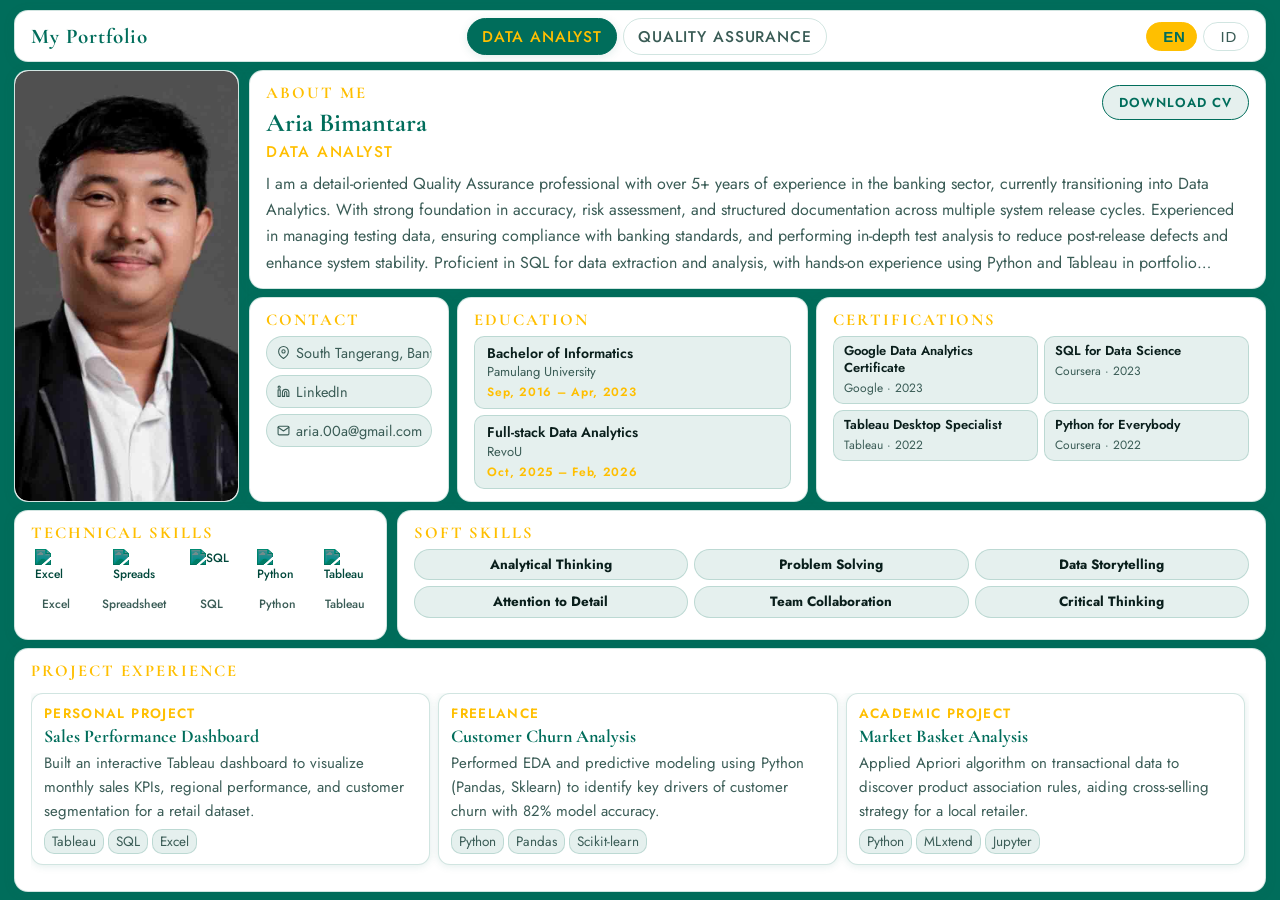
==== index.html @ c3c5bc1f "baru lagi" ====
<!DOCTYPE html>
<html lang="en">
<head>
  <meta charset="UTF-8" />
  <meta name="viewport" content="width=device-width, initial-scale=1.0" />
  <title>Aria's Portfolio</title>
  <link rel="preconnect" href="https://fonts.googleapis.com" />
  <link rel="preconnect" href="https://fonts.gstatic.com" crossorigin />
  <link href="https://fonts.googleapis.com/css2?family=Cormorant+Garamond:ital,wght@0,400;0,600;0,700;1,400&family=Jost:wght@300;400;500;600&display=swap" rel="stylesheet" />
  <link rel="stylesheet" href="style.css" />
</head>
<body>

<div class="portfolio">

  <!-- ROW 1: NAVBAR -->
  <nav class="navbar">
    <div class="nav-brand" id="nav-brand">My Portfolio</div>
    <div class="nav-center">
      <button class="prof-btn active" data-prof="da" id="btn-da">Data Analyst</button>
      <button class="prof-btn" data-prof="qa" id="btn-qa">Quality Assurance</button>
    </div>
    <div class="nav-lang">
      <button class="lang-btn active" data-lang="en"><span class="flag"></span> EN</button>
      <button class="lang-btn" data-lang="id"><span class="flag"></span> ID</button>
    </div>
  </nav>

  <!-- ROW 2: HERO / PROFILE -->
  <div class="row-hero">
    <div class="photo-col">
      <img id="profile-photo" alt="Profile Photo" />
    </div>
    <div class="info-col">

      <!-- About Me -->
      <div class="card about-card">
        <div class="about-header">
          <div class="about-header-left">
            <div class="card-title" id="label-about">About Me</div>
            <div class="about-name" id="about-name"></div>
            <div class="about-role" id="about-role"></div>
          </div>
          <div class="about-header-right">
            <a class="cv-btn cv-btn-primary" id="btn-cv-ats" href="#" target="_blank">Download CV</a>
          </div>
        </div>
        <div class="about-text" id="about-text"></div>
      </div>

      <!-- Contact + Education + Certification -->
      <div class="info-bottom">
        <div class="card">
          <div class="card-title" id="label-contact">Contact</div>
          <div class="contact-col" id="contact-row"></div>
        </div>
        <div class="card">
          <div class="card-title" id="label-edu">Education</div>
          <div class="edu-grid" id="edu-grid"></div>
        </div>
        <div class="card">
          <div class="card-title" id="label-cert">Certifications</div>
          <div class="cert-grid" id="cert-grid"></div>
        </div>
      </div>
    </div>
  </div>

  <!-- ROW 3: SKILLS -->
  <div class="row-skills">
    <div class="card">
      <div class="card-title" id="label-tech">Technical Skills</div>
      <div class="skill-logos" id="skill-logos"></div>
    </div>
    <div class="card">
      <div class="card-title" id="label-soft">Soft Skills</div>
      <ul class="soft-list" id="soft-list"></ul>
    </div>
  </div>

  <!-- ROW 4: PROJECT EXPERIENCE -->
  <div class="card row-projects">
    <div class="card-title" id="label-proj">Project Experience</div>
    <div class="projects-scroll">
      <div class="project-grid" id="project-grid"></div>
    </div>
  </div>

</div>

<!-- EDUCATION POPUP MODAL -->
<div class="modal-overlay" id="edu-modal">
  <div class="modal-card">
    <button class="modal-close" id="modal-close-btn">✕</button>
    <div class="modal-header">
      <div class="modal-logo" id="modal-logo"></div>
      <div class="modal-judul" id="modal-judul"></div>
    </div>
    <div class="modal-prodi" id="modal-prodi"></div>
    <div class="modal-tanggal" id="modal-tanggal"></div>
    <div class="modal-divider"></div>
    <div class="modal-isi" id="modal-isi"></div>
  </div>
</div>

<!-- PROJECT POPUP MODAL -->
<div class="modal-overlay" id="proj-modal">
  <div class="modal-card">
    <button class="modal-close" id="proj-close-btn">✕</button>
    <div class="modal-header">
      <div class="modal-logo" id="proj-modal-logo"></div>
      <div class="modal-judul" id="proj-modal-judul"></div>
    </div>
    <div class="modal-prodi" id="proj-modal-role"></div>
    <div class="modal-tanggal" id="proj-modal-tags"></div>
    <div class="modal-divider"></div>
    <div class="modal-isi" id="proj-modal-desc"></div>
  </div>
</div>

<!-- SVG ICON TEMPLATES -->
<template id="icon-location">
  <svg class="contact-icon" viewBox="0 0 24 24" fill="none" stroke="currentColor" stroke-width="2" stroke-linecap="round" stroke-linejoin="round">
    <path d="M21 10c0 7-9 13-9 13S3 17 3 10a9 9 0 0118 0z"/>
    <circle cx="12" cy="10" r="3"/>
  </svg>
</template>
<template id="icon-linkedin">
  <svg class="contact-icon" viewBox="0 0 24 24" fill="none" stroke="currentColor" stroke-width="2" stroke-linecap="round" stroke-linejoin="round">
    <path d="M16 8a6 6 0 016 6v7h-4v-7a2 2 0 00-2-2 2 2 0 00-2 2v7h-4v-7a6 6 0 016-6z"/>
    <rect x="2" y="9" width="4" height="12"/>
    <circle cx="4" cy="4" r="2"/>
  </svg>
</template>
<template id="icon-email">
  <svg class="contact-icon" viewBox="0 0 24 24" fill="none" stroke="currentColor" stroke-width="2" stroke-linecap="round" stroke-linejoin="round">
    <path d="M4 4h16c1.1 0 2 .9 2 2v12c0 1.1-.9 2-2 2H4c-1.1 0-2-.9-2-2V6c0-1.1.9-2 2-2z"/>
    <polyline points="22,6 12,13 2,6"/>
  </svg>
</template>
<template id="icon-calendar">
  <svg class="contact-icon" viewBox="0 0 24 24" fill="none" stroke="currentColor" stroke-width="2" stroke-linecap="round" stroke-linejoin="round">
    <rect x="3" y="4" width="18" height="18" rx="2" ry="2"/>
    <line x1="16" y1="2" x2="16" y2="6"/>
    <line x1="8" y1="2" x2="8" y2="6"/>
    <line x1="3" y1="10" x2="21" y2="10"/>
  </svg>
</template>
<template id="icon-tag">
  <svg class="contact-icon" viewBox="0 0 24 24" fill="none" stroke="currentColor" stroke-width="2" stroke-linecap="round" stroke-linejoin="round">
    <path d="M20.59 13.41l-7.17 7.17a2 2 0 01-2.83 0L2 12V2h10l8.59 8.59a2 2 0 010 2.82z"/>
    <line x1="7" y1="7" x2="7.01" y2="7"/>
  </svg>
</template>

<script src="script.js"></script>
</body>
</html>
---- style.css ----
/* ======================================================
   CSS VARIABLES — THEMES
====================================================== */
:root {
  --primary:   #006D5B;
  --accent:    #FFBF00;
  --bg:        #006D5B;
  --surface:   #ffffff;
  --text:      #0a1f1c;
  --muted:     #3a5c56;
  --border:    rgba(0,109,91,0.18);
  --shadow:    rgba(0,109,91,0.12);
  --tag-bg:    rgba(0,109,91,0.10);
  --logo-tint: grayscale(100%) sepia(80%) hue-rotate(120deg) saturate(500%) brightness(0.55);
}
[data-theme="qa"] {
  --primary:   #123774;
  --accent:    #eb903c;
  --bg:        #123774;
  --surface:   #ffffff;
  --text:      #0d1b2a;
  --muted:     #3a4f6b;
  --border:    rgba(25,40,65,0.18);
  --shadow:    rgba(25,40,65,0.12);
  --tag-bg:    rgba(25,40,65,0.10);
  --logo-tint: grayscale(100%) sepia(80%) hue-rotate(200deg) saturate(400%) brightness(0.5);
}

/* ======================================================
   RESET & BASE
====================================================== */
*, *::before, *::after { box-sizing: border-box; margin: 0; padding: 0; }
html, body {
  width: 100%; height: 100%;
  overflow: hidden;
  font-family: 'Jost', sans-serif;
  background: var(--bg);
  color: var(--text);
  transition: background 0.4s ease, color 0.4s ease;
}
a { color: inherit; text-decoration: none; }

/* ======================================================
   MAIN GRID (4 rows, full viewport)
====================================================== */
.portfolio {
  display: grid;
  grid-template-rows: 52px 1fr 130px 1fr;
  height: 100vh;
  padding: 10px 14px 8px;
  gap: 8px;
}

/* ======================================================
   ROW 1 — NAVBAR
====================================================== */
.navbar {
  display: flex;
  align-items: center;
  justify-content: space-between;
  background: var(--surface);
  border: 1px solid var(--border);
  border-radius: 14px;
  padding: 0 16px;
  box-shadow: 0 2px 12px var(--shadow);
  transition: background 0.4s, border-color 0.4s, box-shadow 0.4s;
}
.nav-brand {
  font-family: 'Cormorant Garamond', serif;
  font-size: 21px;
  font-weight: 700;
  color: var(--primary);
  letter-spacing: 0.04em;
  transition: color 0.4s;
}
.nav-center { display: flex; gap: 6px; }
.prof-btn {
  font-family: 'Jost', sans-serif;
  font-size: 15.5px;
  font-weight: 500;
  letter-spacing: 0.06em;
  text-transform: uppercase;
  padding: 6px 14px;
  border: 1.5px solid var(--border);
  border-radius: 20px;
  background: transparent;
  color: var(--muted);
  cursor: pointer;
  transition: all 0.25s ease;
}
.prof-btn:hover { border-color: var(--accent); color: var(--primary); }
.prof-btn.active {
  background: var(--primary);
  color: var(--accent);
  border-color: var(--primary);
  box-shadow: 0 2px 10px var(--shadow);
}
.nav-lang { display: flex; gap: 6px; align-items: center; }
.lang-btn {
  display: flex;
  align-items: center;
  gap: 5px;
  font-size: 15px;
  font-weight: 500;
  letter-spacing: 0.05em;
  text-transform: uppercase;
  padding: 5px 11px;
  border: 1.5px solid var(--border);
  border-radius: 20px;
  background: transparent;
  color: var(--muted);
  cursor: pointer;
  transition: all 0.25s ease;
}
.lang-btn .flag { font-size: 19px; }
.lang-btn:hover { border-color: var(--accent); color: var(--primary); }
.lang-btn.active {
  background: var(--accent);
  color: var(--primary);
  border-color: var(--accent);
  font-weight: 600;
}

/* ======================================================
   ROW 2 — HERO / PROFILE
====================================================== */
.row-hero {
  display: grid;
  grid-template-columns: 18% 1fr;
  gap: 10px;
}
.photo-col {
  background: var(--surface);
  border: 1px solid var(--border);
  border-radius: 14px;
  display: flex;
  align-items: center;
  justify-content: center;
  overflow: hidden;
  box-shadow: 0 2px 12px var(--shadow);
  transition: border-color 0.4s;
}
.photo-col img {
  width: 100%; height: 100%;
  object-fit: cover;
  border-radius: 14px;
}
.info-col {
  display: grid;
  grid-template-rows: 1fr auto;
  gap: 8px;
}
.info-bottom {
  display: grid;
  grid-template-columns: 20fr 35fr 45fr;
  gap: 8px;
}

/* ======================================================
   CARD BASE
====================================================== */
.card {
  background: var(--surface);
  border: 1px solid var(--border);
  border-radius: 14px;
  padding: 12px 16px;
  box-shadow: 0 2px 12px var(--shadow);
  overflow: hidden;
  transition: background 0.4s, border-color 0.4s;
}
.card-title {
  font-family: 'Cormorant Garamond', serif;
  font-size: 16.5px;
  font-weight: 700;
  letter-spacing: 0.12em;
  text-transform: uppercase;
  color: var(--accent);
  margin-bottom: 6px;
  transition: color 0.4s;
}

/* ======================================================
   ABOUT ME
====================================================== */
.about-header {
  display: flex;
  justify-content: space-between;
  align-items: flex-start;
  margin-bottom: 8px;
}
.about-header-left { display: flex; flex-direction: column; }
.about-header-right {
  flex-shrink: 0;
  margin-left: 16px;
  display: flex;
  align-items: flex-start;
  padding-top: 2px;
}
.about-name {
  font-family: 'Cormorant Garamond', serif;
  font-size: 26px;
  font-weight: 700;
  color: var(--primary);
  line-height: 1.1;
  margin-bottom: 2px;
  transition: color 0.4s;
}
.about-role {
  font-size: 15.5px;
  font-weight: 500;
  color: var(--accent);
  letter-spacing: 0.1em;
  text-transform: uppercase;
  transition: color 0.4s;
}
.about-text {
  font-size: 16px;
  line-height: 1.65;
  color: var(--muted);
  transition: color 0.4s;
  display: -webkit-box;
  -webkit-line-clamp: 4;
  -webkit-box-orient: vertical;
  overflow: hidden;
}
.cv-btn {
  font-family: 'Jost', sans-serif;
  font-size: 13px;
  font-weight: 600;
  letter-spacing: 0.08em;
  text-transform: uppercase;
  padding: 7px 16px;
  border-radius: 20px;
  cursor: pointer;
  transition: all 0.25s;
  white-space: nowrap;
}
.cv-btn-primary {
  background: var(--tag-bg);
  border: 1.5px solid var(--primary);
  color: var(--primary);
}
.cv-btn-primary:hover {
  background: var(--primary);
  color: var(--accent);
  border-color: var(--primary);
}

/* ======================================================
   CONTACT
====================================================== */
.contact-col { display: flex; flex-direction: column; gap: 6px; }
.contact-item {
  display: flex;
  align-items: center;
  gap: 6px;
  font-size: 14.5px;
  color: var(--muted);
  background: var(--tag-bg);
  border: 1px solid var(--border);
  padding: 5px 10px;
  border-radius: 20px;
  cursor: pointer;
  transition: all 0.2s;
  white-space: nowrap;
  overflow: hidden;
  text-overflow: ellipsis;
}
.contact-item:hover { background: var(--primary); color: var(--accent); }
.contact-item:hover svg path, .contact-item:hover svg circle,
.contact-item:hover svg rect, .contact-item:hover svg line,
.contact-item:hover svg polyline { stroke: var(--accent); }
.contact-icon { width: 13px; height: 13px; flex-shrink: 0; }

/* ======================================================
   EDUCATION — Button style + popup trigger
====================================================== */
.edu-grid {
  display: flex;
  flex-direction: column;
  gap: 6px;
}
.edu-item {
  display: flex;
  flex-direction: column;
  align-items: flex-start;
  width: 100%;
  background: var(--tag-bg);
  border: 1px solid var(--border);
  border-radius: 10px;
  padding: 7px 12px;
  cursor: pointer;
  text-align: left;
  transition: all 0.2s;
  font-family: 'Jost', sans-serif;
}
.edu-item:hover {
  background: var(--primary);
  border-color: var(--primary);
  transform: translateY(-1px);
  box-shadow: 0 4px 12px var(--shadow);
}
.edu-item:hover .edu-degree,
.edu-item:hover .edu-school,
.edu-item:hover .edu-year { color: var(--accent); }
.edu-degree {
  font-weight: 600;
  font-size: 14px;
  color: var(--text);
  line-height: 1.3;
  transition: color 0.2s;
}
.edu-school {
  font-size: 13px;
  color: var(--muted);
  transition: color 0.2s;
}
.edu-year {
  font-size: 12px;
  color: var(--accent);
  font-weight: 600;
  letter-spacing: 0.06em;
  margin-top: 2px;
  transition: color 0.2s;
}

/* ======================================================
   CERTIFICATION
====================================================== */
.cert-grid {
  display: grid;
  grid-template-columns: 1fr 1fr;
  gap: 6px;
  margin-top: 4px;
}
.cert-item {
  background: var(--tag-bg);
  border: 1px solid var(--border);
  border-radius: 10px;
  padding: 6px 10px;
  transition: all 0.2s;
}
.cert-item:hover { background: var(--primary); }
.cert-item:hover .cert-name,
.cert-item:hover .cert-issuer { color: var(--accent); }
.cert-name {
  font-size: 13px;
  font-weight: 600;
  color: var(--text);
  line-height: 1.3;
  transition: color 0.2s;
}
.cert-issuer {
  font-size: 12px;
  color: var(--muted);
  margin-top: 2px;
  transition: color 0.2s;
}

/* ======================================================
   EDUCATION & PROJECT POPUP MODAL — Shared styles
====================================================== */
.modal-overlay {
  position: fixed;
  inset: 0;
  background: rgba(0, 0, 0, 0.45);
  backdrop-filter: blur(4px);
  display: flex;
  align-items: center;
  justify-content: center;
  z-index: 999;
  opacity: 0;
  pointer-events: none;
  transition: opacity 0.25s ease;
}
.modal-overlay.active {
  opacity: 1;
  pointer-events: all;
}
.modal-card {
  background: var(--surface);
  border: 1px solid var(--border);
  border-radius: 18px;
  padding: 28px 32px 32px;
  min-width: 400px;
  max-width: 520px;
  box-shadow: 0 16px 48px rgba(0,0,0,0.2);
  position: relative;
  transform: translateY(12px) scale(0.97);
  transition: transform 0.25s ease;
}
.modal-overlay.active .modal-card {
  transform: translateY(0) scale(1);
}
.modal-close {
  position: absolute;
  top: 14px;
  right: 16px;
  background: var(--tag-bg);
  border: 1px solid var(--border);
  border-radius: 50%;
  width: 30px;
  height: 30px;
  font-size: 13px;
  color: var(--muted);
  cursor: pointer;
  display: flex;
  align-items: center;
  justify-content: center;
  transition: all 0.2s;
}
.modal-close:hover {
  background: var(--primary);
  color: var(--accent);
  border-color: var(--primary);
}
.modal-header {
  display: flex;
  align-items: center;
  gap: 16px;
  margin-bottom: 14px;
}
.modal-logo {
  width: 60px;
  height: 60px;
  border-radius: 50%;
  border: 2px solid var(--border);
  overflow: hidden;
  flex-shrink: 0;
  background: var(--tag-bg);
  display: flex;
  align-items: center;
  justify-content: center;
}
.modal-logo img {
  width: 100%;
  height: 100%;
  object-fit: cover;
}
.modal-logo-placeholder {
  width: 100%;
  height: 100%;
  background: linear-gradient(135deg, var(--primary), var(--accent));
  border-radius: 50%;
  display: flex;
  align-items: center;
  justify-content: center;
  font-family: 'Cormorant Garamond', serif;
  font-size: 22px;
  font-weight: 700;
  color: white;
}
.modal-judul {
  font-family: 'Cormorant Garamond', serif;
  font-size: 24px;
  font-weight: 700;
  color: var(--primary);
  line-height: 1.2;
  flex: 1;
}
.modal-prodi {
  font-size: 15px;
  font-weight: 700;
  color: var(--text);
  margin-bottom: 10px;
  line-height: 1.4;
}
.modal-tanggal {
  display: inline-flex;
  align-items: center;
  gap: 6px;
  font-size: 13px;
  color: var(--muted);
  background: var(--tag-bg);
  border: 1px solid var(--border);
  padding: 5px 12px;
  border-radius: 20px;
  margin-bottom: 16px;
  font-weight: 500;
}
.modal-tanggal svg {
  width: 13px;
  height: 13px;
  flex-shrink: 0;
  stroke: var(--muted);
}

/* Project popup: tags tampil sebagai beberapa pill berjajar */
.modal-tags-row {
  display: flex;
  flex-wrap: wrap;
  gap: 6px;
  margin-bottom: 16px;
}
.modal-tag-pill {
  display: inline-flex;
  align-items: center;
  gap: 5px;
  font-size: 13px;
  color: var(--muted);
  background: var(--tag-bg);
  border: 1px solid var(--border);
  padding: 4px 11px;
  border-radius: 20px;
  font-weight: 500;
}
.modal-tag-pill svg {
  width: 12px;
  height: 12px;
  flex-shrink: 0;
  stroke: var(--muted);
}

.modal-divider {
  height: 1px;
  background: var(--border);
  margin-bottom: 14px;
}
.modal-isi {
  font-size: 14px;
  color: var(--muted);
  line-height: 1.75;
}
.modal-isi ul {
  list-style: none;
  display: flex;
  flex-direction: column;
  gap: 6px;
  padding: 0;
}
.modal-isi ul li {
  display: flex;
  align-items: flex-start;
  gap: 8px;
}
.modal-isi ul li::before {
  content: "•";
  color: var(--accent);
  font-weight: 700;
  font-size: 16px;
  line-height: 1.5;
  flex-shrink: 0;
}

/* ======================================================
   ROW 3 — SKILLS (30:70 split)
====================================================== */
.row-skills {
  display: grid;
  grid-template-columns: 30fr 70fr;
  gap: 10px;
}
.skill-logos {
  display: flex;
  justify-content: space-between;
  align-items: center;
  margin-top: 6px;
  padding: 0 4px;
}
.skill-logo {
  display: flex;
  flex-direction: column;
  align-items: center;
  gap: 4px;
  font-size: 12px;
  color: var(--muted);
  font-weight: 500;
  cursor: default;
}
.skill-logo img {
  width: 42px;
  height: 42px;
  object-fit: contain;
  filter: var(--logo-tint);
  transition: filter 0.3s ease, transform 0.2s ease;
}
.skill-logo:hover img {
  filter: none;
  transform: scale(1.12);
}
.skill-logo span { transition: color 0.3s; }
.skill-logo:hover span {
  color: var(--primary);
  font-weight: 600;
}
.soft-list {
  list-style: none;
  display: grid;
  grid-template-columns: repeat(3, 1fr);
  gap: 6px;
  margin-top: 6px;
  padding-bottom: 6px;
}
.soft-list li {
  display: flex;
  align-items: center;
  justify-content: center;
  text-align: center;
  font-size: 13.5px;
  font-weight: 700;
  padding: 6px 8px;
  border-radius: 20px;
  background: var(--tag-bg);
  border: 1px solid var(--border);
  color: var(--text);
  line-height: 1.3;
}

/* ======================================================
   ROW 4 — PROJECT EXPERIENCE (internal scroll)
====================================================== */
.row-projects { overflow: hidden; display: flex; flex-direction: column; }
.projects-scroll {
  flex: 1;
  overflow-y: auto;
  margin-top: 6px;
  padding-right: 4px;
  scrollbar-width: thin;
  scrollbar-color: var(--accent) transparent;
}
.projects-scroll::-webkit-scrollbar { width: 4px; }
.projects-scroll::-webkit-scrollbar-thumb { background: var(--accent); border-radius: 4px; }
.project-grid {
  display: grid;
  grid-template-columns: repeat(3, 1fr);
  gap: 8px;
}

/* Project card — tampilan tetap sama, tapi kini bisa diklik */
.project-card {
  background: var(--surface);
  border: 1px solid var(--border);
  border-radius: 12px;
  padding: 10px 12px;
  box-shadow: 0 1px 8px var(--shadow);
  cursor: pointer;
  text-align: left;
  width: 100%;
  font-family: 'Jost', sans-serif;
  transition: transform 0.2s ease, box-shadow 0.2s ease;
}
.project-card:hover {
  transform: translateY(-2px);
  box-shadow: 0 4px 16px var(--shadow);
}
.project-role {
  font-size: 13.5px;
  font-weight: 600;
  letter-spacing: 0.1em;
  text-transform: uppercase;
  color: var(--accent);
  margin-bottom: 3px;
  transition: color 0.4s;
}
.project-title {
  font-family: 'Cormorant Garamond', serif;
  font-size: 18px;
  font-weight: 700;
  color: var(--primary);
  line-height: 1.2;
  margin-bottom: 4px;
  transition: color 0.4s;
}
.project-desc {
  font-size: 15px;
  line-height: 1.6;
  color: var(--muted);
  transition: color 0.4s;
}
.project-tags {
  display: flex;
  flex-wrap: wrap;
  gap: 4px;
  margin-top: 6px;
}
.project-tag {
  font-size: 13.5px;
  padding: 2px 7px;
  border-radius: 10px;
  background: var(--tag-bg);
  border: 1px solid var(--border);
  color: var(--muted);
}

/* ======================================================
   TRANSITIONS
====================================================== */
.card, .navbar, .photo-col, .project-card, .cert-item {
  transition: background 0.4s, border-color 0.4s, box-shadow 0.4s;
}
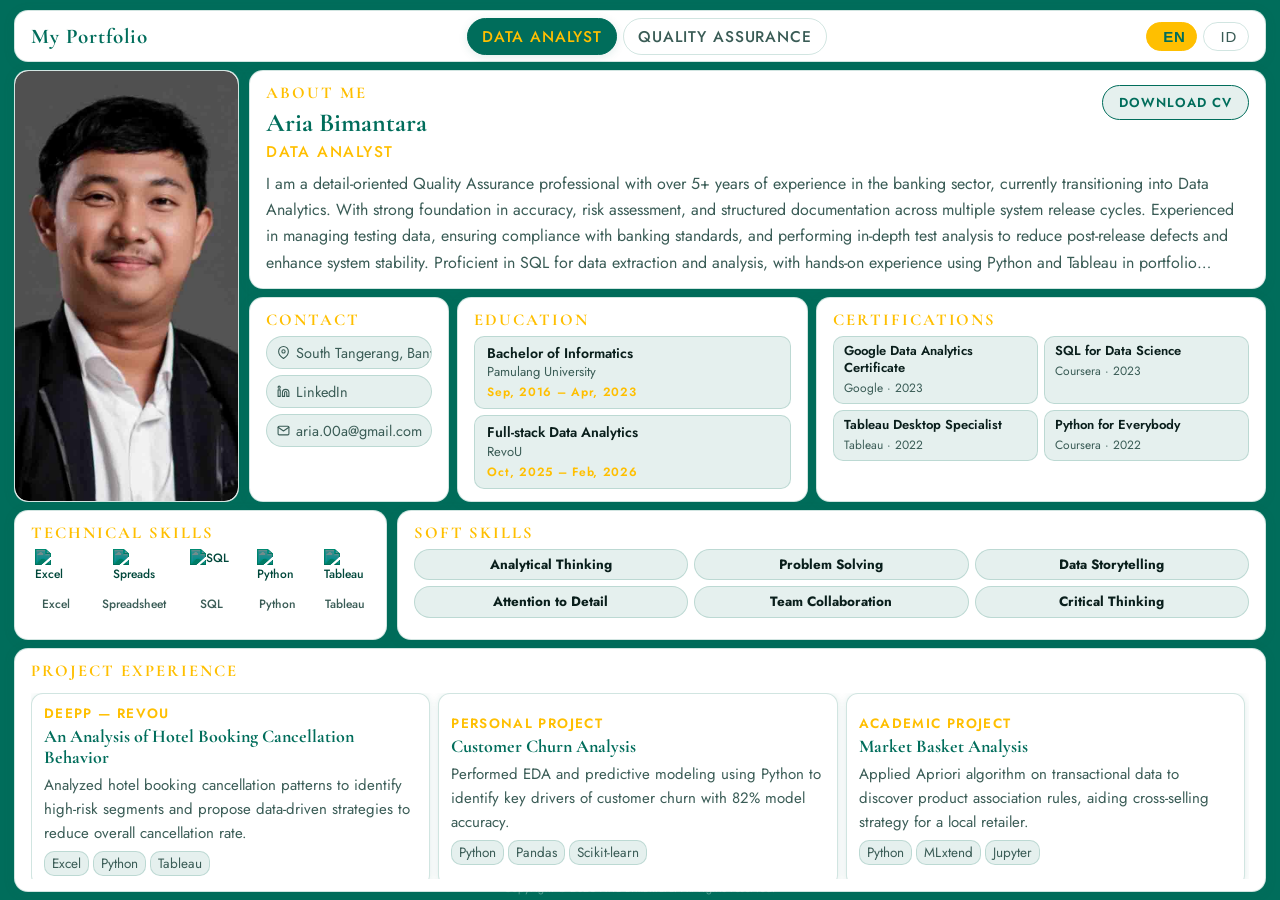
==== commit d8d8db5e: "banyak lahh" ====
--- a/index.html
+++ b/index.html
@@ -10,6 +10,9 @@
   <link rel="stylesheet" href="style.css" />
 </head>
 <body>
+
+<!-- COPYRIGHT: diluar .portfolio, tidak ikut scroll -->
+<div class="copyright">Copyright &copy; 2025 Aria Bimantara. All rights reserved.</div>
 
 <div class="portfolio">
 
@@ -32,8 +35,6 @@
       <img id="profile-photo" alt="Profile Photo" />
     </div>
     <div class="info-col">
-
-      <!-- About Me -->
       <div class="card about-card">
         <div class="about-header">
           <div class="about-header-left">
@@ -47,8 +48,6 @@
         </div>
         <div class="about-text" id="about-text"></div>
       </div>
-
-      <!-- Contact + Education + Certification -->
       <div class="info-bottom">
         <div class="card">
           <div class="card-title" id="label-contact">Contact</div>
@@ -88,7 +87,7 @@
 
 </div>
 
-<!-- EDUCATION POPUP MODAL -->
+<!-- ===== EDUCATION POPUP ===== -->
 <div class="modal-overlay" id="edu-modal">
   <div class="modal-card">
     <button class="modal-close" id="modal-close-btn">✕</button>
@@ -103,18 +102,48 @@
   </div>
 </div>
 
-<!-- PROJECT POPUP MODAL -->
+<!-- ===== CERTIFICATION POPUP ===== -->
+<div class="modal-overlay" id="cert-modal">
+  <div class="modal-card">
+    <button class="modal-close" id="cert-close-btn">✕</button>
+    <div class="modal-header">
+      <div class="modal-logo" id="cert-modal-logo"></div>
+      <div class="modal-judul" id="cert-modal-judul"></div>
+    </div>
+    <div class="modal-prodi" id="cert-modal-issuer"></div>
+    <div class="modal-tanggal" id="cert-modal-year"></div>
+    <div class="modal-divider"></div>
+    <div class="modal-isi" id="cert-modal-desc"></div>
+    <a class="cv-btn cv-btn-primary cert-view-btn" id="cert-view-btn" href="#" target="_blank">View Certification</a>
+  </div>
+</div>
+
+<!-- ===== PROJECT POPUP (WIDE) ===== -->
 <div class="modal-overlay" id="proj-modal">
-  <div class="modal-card">
+  <div class="modal-card proj-modal-card">
     <button class="modal-close" id="proj-close-btn">✕</button>
-    <div class="modal-header">
-      <div class="modal-logo" id="proj-modal-logo"></div>
-      <div class="modal-judul" id="proj-modal-judul"></div>
+
+    <!-- Cover image 16:9 -->
+    <div class="proj-cover" id="proj-cover">
+      <img id="proj-cover-img" alt="Project Cover" style="display:none" />
+      <div class="proj-cover-placeholder" id="proj-cover-placeholder"></div>
     </div>
-    <div class="modal-prodi" id="proj-modal-role"></div>
-    <div class="modal-tanggal" id="proj-modal-tags"></div>
-    <div class="modal-divider"></div>
-    <div class="modal-isi" id="proj-modal-desc"></div>
+
+    <div class="proj-modal-body">
+      <!-- Judul -->
+      <div class="proj-modal-title" id="proj-modal-title"></div>
+
+      <!-- View Deck (kiri) + Tags (kanan) -->
+      <div class="proj-modal-meta">
+        <a class="cv-btn cv-btn-primary" id="proj-deck-btn" href="#" target="_blank">View Deck</a>
+        <div class="proj-modal-tags" id="proj-modal-tags"></div>
+      </div>
+
+      <div class="modal-divider"></div>
+
+      <!-- Executive Summary: 2 kolom -->
+      <div class="proj-sections" id="proj-sections"></div>
+    </div>
   </div>
 </div>
 
@@ -146,6 +175,12 @@
     <line x1="3" y1="10" x2="21" y2="10"/>
   </svg>
 </template>
+<template id="icon-award">
+  <svg class="contact-icon" viewBox="0 0 24 24" fill="none" stroke="currentColor" stroke-width="2" stroke-linecap="round" stroke-linejoin="round">
+    <circle cx="12" cy="8" r="6"/>
+    <path d="M15.477 12.89L17 22l-5-3-5 3 1.523-9.11"/>
+  </svg>
+</template>
 <template id="icon-tag">
   <svg class="contact-icon" viewBox="0 0 24 24" fill="none" stroke="currentColor" stroke-width="2" stroke-linecap="round" stroke-linejoin="round">
     <path d="M20.59 13.41l-7.17 7.17a2 2 0 01-2.83 0L2 12V2h10l8.59 8.59a2 2 0 010 2.82z"/>
--- a/style.css
+++ b/style.css
@@ -41,6 +41,23 @@
 a { color: inherit; text-decoration: none; }
 
 /* ======================================================
+   COPYRIGHT — fixed di bawah layar, tidak masuk grid
+====================================================== */
+.copyright {
+  position: fixed;
+  bottom: 0;
+  left: 0;
+  right: 0;
+  text-align: center;
+  font-size: 10.5px;
+  color: rgba(255, 255, 255, 0.35);
+  letter-spacing: 0.05em;
+  padding: 3px 0 4px;
+  pointer-events: none;
+  z-index: 1;
+}
+
+/* ======================================================
    MAIN GRID (4 rows, full viewport)
 ====================================================== */
 .portfolio {
@@ -67,204 +84,83 @@
 }
 .nav-brand {
   font-family: 'Cormorant Garamond', serif;
-  font-size: 21px;
-  font-weight: 700;
-  color: var(--primary);
-  letter-spacing: 0.04em;
-  transition: color 0.4s;
+  font-size: 21px; font-weight: 700;
+  color: var(--primary); letter-spacing: 0.04em; transition: color 0.4s;
 }
 .nav-center { display: flex; gap: 6px; }
 .prof-btn {
   font-family: 'Jost', sans-serif;
-  font-size: 15.5px;
-  font-weight: 500;
-  letter-spacing: 0.06em;
-  text-transform: uppercase;
-  padding: 6px 14px;
-  border: 1.5px solid var(--border);
-  border-radius: 20px;
-  background: transparent;
-  color: var(--muted);
-  cursor: pointer;
-  transition: all 0.25s ease;
+  font-size: 15.5px; font-weight: 500;
+  letter-spacing: 0.06em; text-transform: uppercase;
+  padding: 6px 14px; border: 1.5px solid var(--border); border-radius: 20px;
+  background: transparent; color: var(--muted); cursor: pointer; transition: all 0.25s ease;
 }
 .prof-btn:hover { border-color: var(--accent); color: var(--primary); }
-.prof-btn.active {
-  background: var(--primary);
-  color: var(--accent);
-  border-color: var(--primary);
-  box-shadow: 0 2px 10px var(--shadow);
-}
+.prof-btn.active { background: var(--primary); color: var(--accent); border-color: var(--primary); box-shadow: 0 2px 10px var(--shadow); }
 .nav-lang { display: flex; gap: 6px; align-items: center; }
 .lang-btn {
-  display: flex;
-  align-items: center;
-  gap: 5px;
-  font-size: 15px;
-  font-weight: 500;
-  letter-spacing: 0.05em;
-  text-transform: uppercase;
-  padding: 5px 11px;
-  border: 1.5px solid var(--border);
-  border-radius: 20px;
-  background: transparent;
-  color: var(--muted);
-  cursor: pointer;
-  transition: all 0.25s ease;
+  display: flex; align-items: center; gap: 5px;
+  font-size: 15px; font-weight: 500; letter-spacing: 0.05em; text-transform: uppercase;
+  padding: 5px 11px; border: 1.5px solid var(--border); border-radius: 20px;
+  background: transparent; color: var(--muted); cursor: pointer; transition: all 0.25s ease;
 }
 .lang-btn .flag { font-size: 19px; }
 .lang-btn:hover { border-color: var(--accent); color: var(--primary); }
-.lang-btn.active {
-  background: var(--accent);
-  color: var(--primary);
-  border-color: var(--accent);
-  font-weight: 600;
-}
+.lang-btn.active { background: var(--accent); color: var(--primary); border-color: var(--accent); font-weight: 600; }
 
 /* ======================================================
    ROW 2 — HERO / PROFILE
 ====================================================== */
-.row-hero {
-  display: grid;
-  grid-template-columns: 18% 1fr;
-  gap: 10px;
-}
+.row-hero { display: grid; grid-template-columns: 18% 1fr; gap: 10px; }
 .photo-col {
-  background: var(--surface);
-  border: 1px solid var(--border);
-  border-radius: 14px;
-  display: flex;
-  align-items: center;
-  justify-content: center;
-  overflow: hidden;
-  box-shadow: 0 2px 12px var(--shadow);
-  transition: border-color 0.4s;
-}
-.photo-col img {
-  width: 100%; height: 100%;
-  object-fit: cover;
-  border-radius: 14px;
-}
-.info-col {
-  display: grid;
-  grid-template-rows: 1fr auto;
-  gap: 8px;
-}
-.info-bottom {
-  display: grid;
-  grid-template-columns: 20fr 35fr 45fr;
-  gap: 8px;
-}
+  background: var(--surface); border: 1px solid var(--border); border-radius: 14px;
+  display: flex; align-items: center; justify-content: center;
+  overflow: hidden; box-shadow: 0 2px 12px var(--shadow); transition: border-color 0.4s;
+}
+.photo-col img { width: 100%; height: 100%; object-fit: cover; border-radius: 14px; }
+.info-col { display: grid; grid-template-rows: 1fr auto; gap: 8px; }
+.info-bottom { display: grid; grid-template-columns: 20fr 35fr 45fr; gap: 8px; }
 
 /* ======================================================
    CARD BASE
 ====================================================== */
 .card {
-  background: var(--surface);
-  border: 1px solid var(--border);
-  border-radius: 14px;
-  padding: 12px 16px;
-  box-shadow: 0 2px 12px var(--shadow);
-  overflow: hidden;
-  transition: background 0.4s, border-color 0.4s;
+  background: var(--surface); border: 1px solid var(--border); border-radius: 14px;
+  padding: 12px 16px; box-shadow: 0 2px 12px var(--shadow);
+  overflow: hidden; transition: background 0.4s, border-color 0.4s;
 }
 .card-title {
-  font-family: 'Cormorant Garamond', serif;
-  font-size: 16.5px;
-  font-weight: 700;
-  letter-spacing: 0.12em;
-  text-transform: uppercase;
-  color: var(--accent);
-  margin-bottom: 6px;
-  transition: color 0.4s;
+  font-family: 'Cormorant Garamond', serif; font-size: 16.5px; font-weight: 700;
+  letter-spacing: 0.12em; text-transform: uppercase;
+  color: var(--accent); margin-bottom: 6px; transition: color 0.4s;
 }
 
 /* ======================================================
    ABOUT ME
 ====================================================== */
-.about-header {
-  display: flex;
-  justify-content: space-between;
-  align-items: flex-start;
-  margin-bottom: 8px;
-}
+.about-header { display: flex; justify-content: space-between; align-items: flex-start; margin-bottom: 8px; }
 .about-header-left { display: flex; flex-direction: column; }
-.about-header-right {
-  flex-shrink: 0;
-  margin-left: 16px;
-  display: flex;
-  align-items: flex-start;
-  padding-top: 2px;
-}
-.about-name {
-  font-family: 'Cormorant Garamond', serif;
-  font-size: 26px;
-  font-weight: 700;
-  color: var(--primary);
-  line-height: 1.1;
-  margin-bottom: 2px;
-  transition: color 0.4s;
-}
-.about-role {
-  font-size: 15.5px;
-  font-weight: 500;
-  color: var(--accent);
-  letter-spacing: 0.1em;
-  text-transform: uppercase;
-  transition: color 0.4s;
-}
-.about-text {
-  font-size: 16px;
-  line-height: 1.65;
-  color: var(--muted);
-  transition: color 0.4s;
-  display: -webkit-box;
-  -webkit-line-clamp: 4;
-  -webkit-box-orient: vertical;
-  overflow: hidden;
-}
+.about-header-right { flex-shrink: 0; margin-left: 16px; display: flex; align-items: flex-start; padding-top: 2px; }
+.about-name { font-family: 'Cormorant Garamond', serif; font-size: 26px; font-weight: 700; color: var(--primary); line-height: 1.1; margin-bottom: 2px; transition: color 0.4s; }
+.about-role { font-size: 15.5px; font-weight: 500; color: var(--accent); letter-spacing: 0.1em; text-transform: uppercase; transition: color 0.4s; }
+.about-text { font-size: 16px; line-height: 1.65; color: var(--muted); transition: color 0.4s; display: -webkit-box; -webkit-line-clamp: 4; -webkit-box-orient: vertical; overflow: hidden; }
 .cv-btn {
-  font-family: 'Jost', sans-serif;
-  font-size: 13px;
-  font-weight: 600;
-  letter-spacing: 0.08em;
-  text-transform: uppercase;
-  padding: 7px 16px;
-  border-radius: 20px;
-  cursor: pointer;
-  transition: all 0.25s;
-  white-space: nowrap;
-}
-.cv-btn-primary {
-  background: var(--tag-bg);
-  border: 1.5px solid var(--primary);
-  color: var(--primary);
-}
-.cv-btn-primary:hover {
-  background: var(--primary);
-  color: var(--accent);
-  border-color: var(--primary);
-}
+  font-family: 'Jost', sans-serif; font-size: 13px; font-weight: 600;
+  letter-spacing: 0.08em; text-transform: uppercase;
+  padding: 7px 16px; border-radius: 20px; cursor: pointer; transition: all 0.25s; white-space: nowrap;
+}
+.cv-btn-primary { background: var(--tag-bg); border: 1.5px solid var(--primary); color: var(--primary); }
+.cv-btn-primary:hover { background: var(--primary); color: var(--accent); border-color: var(--primary); }
 
 /* ======================================================
    CONTACT
 ====================================================== */
 .contact-col { display: flex; flex-direction: column; gap: 6px; }
 .contact-item {
-  display: flex;
-  align-items: center;
-  gap: 6px;
-  font-size: 14.5px;
-  color: var(--muted);
-  background: var(--tag-bg);
-  border: 1px solid var(--border);
-  padding: 5px 10px;
-  border-radius: 20px;
-  cursor: pointer;
-  transition: all 0.2s;
-  white-space: nowrap;
-  overflow: hidden;
-  text-overflow: ellipsis;
+  display: flex; align-items: center; gap: 6px; font-size: 14.5px; color: var(--muted);
+  background: var(--tag-bg); border: 1px solid var(--border); padding: 5px 10px;
+  border-radius: 20px; cursor: pointer; transition: all 0.2s;
+  white-space: nowrap; overflow: hidden; text-overflow: ellipsis;
 }
 .contact-item:hover { background: var(--primary); color: var(--accent); }
 .contact-item:hover svg path, .contact-item:hover svg circle,
@@ -273,414 +169,189 @@
 .contact-icon { width: 13px; height: 13px; flex-shrink: 0; }
 
 /* ======================================================
-   EDUCATION — Button style + popup trigger
-====================================================== */
-.edu-grid {
-  display: flex;
-  flex-direction: column;
-  gap: 6px;
-}
+   EDUCATION — Button + popup
+====================================================== */
+.edu-grid { display: flex; flex-direction: column; gap: 6px; }
 .edu-item {
-  display: flex;
-  flex-direction: column;
-  align-items: flex-start;
+  display: flex; flex-direction: column; align-items: flex-start; width: 100%;
+  background: var(--tag-bg); border: 1px solid var(--border); border-radius: 10px;
+  padding: 7px 12px; cursor: pointer; text-align: left; transition: all 0.2s; font-family: 'Jost', sans-serif;
+}
+.edu-item:hover { background: var(--primary); border-color: var(--primary); transform: translateY(-1px); box-shadow: 0 4px 12px var(--shadow); }
+.edu-item:hover .edu-degree, .edu-item:hover .edu-school, .edu-item:hover .edu-year { color: var(--accent); }
+.edu-degree { font-weight: 600; font-size: 14px; color: var(--text); line-height: 1.3; transition: color 0.2s; }
+.edu-school { font-size: 13px; color: var(--muted); transition: color 0.2s; }
+.edu-year { font-size: 12px; color: var(--accent); font-weight: 600; letter-spacing: 0.06em; margin-top: 2px; transition: color 0.2s; }
+
+/* ======================================================
+   CERTIFICATION — Button + popup (same style as edu-item)
+====================================================== */
+.cert-grid { display: grid; grid-template-columns: 1fr 1fr; gap: 6px; margin-top: 4px; }
+.cert-item {
+  display: flex; flex-direction: column; align-items: flex-start; width: 100%;
+  background: var(--tag-bg); border: 1px solid var(--border); border-radius: 10px;
+  padding: 6px 10px; cursor: pointer; text-align: left; transition: all 0.2s; font-family: 'Jost', sans-serif;
+}
+.cert-item:hover { background: var(--primary); border-color: var(--primary); transform: translateY(-1px); box-shadow: 0 4px 12px var(--shadow); }
+.cert-item:hover .cert-name, .cert-item:hover .cert-issuer { color: var(--accent); }
+.cert-name { font-size: 13px; font-weight: 600; color: var(--text); line-height: 1.3; transition: color 0.2s; }
+.cert-issuer { font-size: 12px; color: var(--muted); margin-top: 2px; transition: color 0.2s; }
+
+/* ======================================================
+   SHARED MODAL — Education & Certification
+====================================================== */
+.modal-overlay {
+  position: fixed; inset: 0; background: rgba(0,0,0,0.45);
+  backdrop-filter: blur(4px); display: flex; align-items: center; justify-content: center;
+  z-index: 999; opacity: 0; pointer-events: none; transition: opacity 0.25s ease;
+}
+.modal-overlay.active { opacity: 1; pointer-events: all; }
+.modal-card {
+  background: var(--surface); border: 1px solid var(--border); border-radius: 18px;
+  padding: 28px 32px 32px; min-width: 400px; max-width: 520px;
+  box-shadow: 0 16px 48px rgba(0,0,0,0.2); position: relative;
+  transform: translateY(12px) scale(0.97); transition: transform 0.25s ease;
+}
+.modal-overlay.active .modal-card { transform: translateY(0) scale(1); }
+.modal-close {
+  position: absolute; top: 14px; right: 16px;
+  background: var(--tag-bg); border: 1px solid var(--border); border-radius: 50%;
+  width: 30px; height: 30px; font-size: 13px; color: var(--muted);
+  cursor: pointer; display: flex; align-items: center; justify-content: center; transition: all 0.2s;
+}
+.modal-close:hover { background: var(--primary); color: var(--accent); border-color: var(--primary); }
+.modal-header { display: flex; align-items: center; gap: 16px; margin-bottom: 14px; }
+.modal-logo {
+  width: 60px; height: 60px; border-radius: 50%; border: 2px solid var(--border);
+  overflow: hidden; flex-shrink: 0; background: var(--tag-bg);
+  display: flex; align-items: center; justify-content: center;
+}
+.modal-logo img { width: 100%; height: 100%; object-fit: cover; }
+.modal-logo-placeholder {
+  width: 100%; height: 100%;
+  background: linear-gradient(135deg, var(--primary), var(--accent));
+  border-radius: 50%; display: flex; align-items: center; justify-content: center;
+  font-family: 'Cormorant Garamond', serif; font-size: 22px; font-weight: 700; color: white;
+}
+.modal-judul { font-family: 'Cormorant Garamond', serif; font-size: 24px; font-weight: 700; color: var(--primary); line-height: 1.2; flex: 1; }
+.modal-prodi { font-size: 15px; font-weight: 700; color: var(--text); margin-bottom: 10px; line-height: 1.4; }
+.modal-tanggal {
+  display: inline-flex; align-items: center; gap: 6px; font-size: 13px; color: var(--muted);
+  background: var(--tag-bg); border: 1px solid var(--border);
+  padding: 5px 12px; border-radius: 20px; margin-bottom: 16px; font-weight: 500;
+}
+.modal-tanggal svg { width: 13px; height: 13px; flex-shrink: 0; stroke: var(--muted); }
+.modal-divider { height: 1px; background: var(--border); margin-bottom: 14px; }
+.modal-isi { font-size: 14px; color: var(--muted); line-height: 1.75; }
+.modal-isi ul { list-style: none; display: flex; flex-direction: column; gap: 6px; padding: 0; }
+.modal-isi ul li { display: flex; align-items: flex-start; gap: 8px; }
+.modal-isi ul li::before { content: "•"; color: var(--accent); font-weight: 700; font-size: 16px; line-height: 1.5; flex-shrink: 0; }
+
+/* View Certification button */
+.cert-view-btn { display: inline-block; margin-top: 18px; }
+
+/* ======================================================
+   PROJECT POPUP MODAL — Wide
+====================================================== */
+.proj-modal-card {
+  min-width: unset !important;
+  max-width: min(900px, 88vw) !important;
+  width: min(900px, 88vw);
+  padding: 0 !important;
+  overflow: hidden;
+}
+
+/* Cover image — 16:9 */
+.proj-cover {
   width: 100%;
+  aspect-ratio: 16 / 9;
+  max-height: 195px;
+  overflow: hidden;
   background: var(--tag-bg);
-  border: 1px solid var(--border);
-  border-radius: 10px;
-  padding: 7px 12px;
-  cursor: pointer;
-  text-align: left;
-  transition: all 0.2s;
-  font-family: 'Jost', sans-serif;
-}
-.edu-item:hover {
-  background: var(--primary);
-  border-color: var(--primary);
-  transform: translateY(-1px);
-  box-shadow: 0 4px 12px var(--shadow);
-}
-.edu-item:hover .edu-degree,
-.edu-item:hover .edu-school,
-.edu-item:hover .edu-year { color: var(--accent); }
-.edu-degree {
-  font-weight: 600;
-  font-size: 14px;
-  color: var(--text);
-  line-height: 1.3;
-  transition: color 0.2s;
-}
-.edu-school {
-  font-size: 13px;
-  color: var(--muted);
-  transition: color 0.2s;
-}
-.edu-year {
-  font-size: 12px;
-  color: var(--accent);
-  font-weight: 600;
-  letter-spacing: 0.06em;
-  margin-top: 2px;
-  transition: color 0.2s;
-}
-
-/* ======================================================
-   CERTIFICATION
-====================================================== */
-.cert-grid {
-  display: grid;
-  grid-template-columns: 1fr 1fr;
-  gap: 6px;
-  margin-top: 4px;
-}
-.cert-item {
-  background: var(--tag-bg);
-  border: 1px solid var(--border);
-  border-radius: 10px;
-  padding: 6px 10px;
-  transition: all 0.2s;
-}
-.cert-item:hover { background: var(--primary); }
-.cert-item:hover .cert-name,
-.cert-item:hover .cert-issuer { color: var(--accent); }
-.cert-name {
-  font-size: 13px;
-  font-weight: 600;
-  color: var(--text);
-  line-height: 1.3;
-  transition: color 0.2s;
-}
-.cert-issuer {
-  font-size: 12px;
-  color: var(--muted);
-  margin-top: 2px;
-  transition: color 0.2s;
-}
-
-/* ======================================================
-   EDUCATION & PROJECT POPUP MODAL — Shared styles
-====================================================== */
-.modal-overlay {
-  position: fixed;
-  inset: 0;
-  background: rgba(0, 0, 0, 0.45);
-  backdrop-filter: blur(4px);
-  display: flex;
-  align-items: center;
-  justify-content: center;
-  z-index: 999;
-  opacity: 0;
-  pointer-events: none;
-  transition: opacity 0.25s ease;
-}
-.modal-overlay.active {
-  opacity: 1;
-  pointer-events: all;
-}
-.modal-card {
-  background: var(--surface);
-  border: 1px solid var(--border);
-  border-radius: 18px;
-  padding: 28px 32px 32px;
-  min-width: 400px;
-  max-width: 520px;
-  box-shadow: 0 16px 48px rgba(0,0,0,0.2);
+  border-radius: 18px 18px 0 0;
   position: relative;
-  transform: translateY(12px) scale(0.97);
-  transition: transform 0.25s ease;
-}
-.modal-overlay.active .modal-card {
-  transform: translateY(0) scale(1);
-}
-.modal-close {
-  position: absolute;
-  top: 14px;
-  right: 16px;
-  background: var(--tag-bg);
-  border: 1px solid var(--border);
-  border-radius: 50%;
-  width: 30px;
-  height: 30px;
-  font-size: 13px;
-  color: var(--muted);
-  cursor: pointer;
-  display: flex;
-  align-items: center;
-  justify-content: center;
-  transition: all 0.2s;
-}
-.modal-close:hover {
-  background: var(--primary);
-  color: var(--accent);
-  border-color: var(--primary);
-}
-.modal-header {
-  display: flex;
-  align-items: center;
-  gap: 16px;
-  margin-bottom: 14px;
-}
-.modal-logo {
-  width: 60px;
-  height: 60px;
-  border-radius: 50%;
-  border: 2px solid var(--border);
-  overflow: hidden;
-  flex-shrink: 0;
-  background: var(--tag-bg);
-  display: flex;
-  align-items: center;
-  justify-content: center;
-}
-.modal-logo img {
-  width: 100%;
-  height: 100%;
-  object-fit: cover;
-}
-.modal-logo-placeholder {
-  width: 100%;
-  height: 100%;
-  background: linear-gradient(135deg, var(--primary), var(--accent));
-  border-radius: 50%;
-  display: flex;
-  align-items: center;
-  justify-content: center;
-  font-family: 'Cormorant Garamond', serif;
-  font-size: 22px;
-  font-weight: 700;
-  color: white;
-}
-.modal-judul {
-  font-family: 'Cormorant Garamond', serif;
-  font-size: 24px;
-  font-weight: 700;
-  color: var(--primary);
-  line-height: 1.2;
-  flex: 1;
-}
-.modal-prodi {
-  font-size: 15px;
-  font-weight: 700;
-  color: var(--text);
-  margin-bottom: 10px;
-  line-height: 1.4;
-}
-.modal-tanggal {
-  display: inline-flex;
-  align-items: center;
-  gap: 6px;
-  font-size: 13px;
-  color: var(--muted);
-  background: var(--tag-bg);
-  border: 1px solid var(--border);
-  padding: 5px 12px;
-  border-radius: 20px;
-  margin-bottom: 16px;
-  font-weight: 500;
-}
-.modal-tanggal svg {
-  width: 13px;
-  height: 13px;
-  flex-shrink: 0;
-  stroke: var(--muted);
-}
-
-/* Project popup: tags tampil sebagai beberapa pill berjajar */
-.modal-tags-row {
-  display: flex;
-  flex-wrap: wrap;
-  gap: 6px;
-  margin-bottom: 16px;
-}
-.modal-tag-pill {
-  display: inline-flex;
-  align-items: center;
-  gap: 5px;
-  font-size: 13px;
-  color: var(--muted);
-  background: var(--tag-bg);
-  border: 1px solid var(--border);
-  padding: 4px 11px;
-  border-radius: 20px;
-  font-weight: 500;
-}
-.modal-tag-pill svg {
-  width: 12px;
-  height: 12px;
-  flex-shrink: 0;
-  stroke: var(--muted);
-}
-
-.modal-divider {
-  height: 1px;
-  background: var(--border);
-  margin-bottom: 14px;
-}
-.modal-isi {
-  font-size: 14px;
-  color: var(--muted);
-  line-height: 1.75;
-}
-.modal-isi ul {
-  list-style: none;
-  display: flex;
-  flex-direction: column;
-  gap: 6px;
-  padding: 0;
-}
-.modal-isi ul li {
-  display: flex;
-  align-items: flex-start;
-  gap: 8px;
-}
-.modal-isi ul li::before {
-  content: "•";
-  color: var(--accent);
-  font-weight: 700;
-  font-size: 16px;
-  line-height: 1.5;
-  flex-shrink: 0;
-}
+}
+.proj-cover img { width: 100%; height: 100%; object-fit: cover; display: block; border-radius: 18px 18px 0 0; }
+.proj-cover-placeholder {
+  width: 100%; height: 100%;
+  background: linear-gradient(135deg, var(--primary) 0%, color-mix(in srgb, var(--primary) 55%, var(--accent)) 100%);
+  display: flex; align-items: center; justify-content: center;
+  font-family: 'Cormorant Garamond', serif; font-size: 17px;
+  font-weight: 600; color: rgba(255,255,255,0.4); letter-spacing: 0.1em; text-transform: uppercase;
+  padding: 16px 32px; text-align: center;
+}
+
+/* Body */
+.proj-modal-body { padding: 16px 26px 22px; }
+
+/* Judul */
+.proj-modal-title {
+  font-family: 'Cormorant Garamond', serif; font-size: 21px; font-weight: 700;
+  color: var(--primary); line-height: 1.2; margin-bottom: 10px;
+}
+
+/* Meta row: View Deck (kiri) + Tags (kanan) */
+.proj-modal-meta {
+  display: flex; align-items: center; justify-content: space-between;
+  margin-bottom: 12px; gap: 12px;
+}
+.proj-modal-tags { display: flex; flex-wrap: wrap; gap: 5px; justify-content: flex-end; }
+.proj-tag-pill {
+  display: inline-flex; align-items: center; gap: 5px; font-size: 12.5px;
+  color: var(--muted); background: var(--tag-bg); border: 1px solid var(--border);
+  padding: 4px 10px; border-radius: 20px; font-weight: 500;
+}
+.proj-tag-pill svg { width: 11px; height: 11px; flex-shrink: 0; stroke: var(--muted); }
+
+/* Executive summary: 2 kolom */
+.proj-sections { columns: 2; column-gap: 22px; }
+.proj-section { break-inside: avoid; margin-bottom: 10px; }
+.proj-section-title {
+  font-size: 11.5px; font-weight: 700; letter-spacing: 0.1em; text-transform: uppercase;
+  color: var(--accent); margin-bottom: 4px;
+}
+.proj-section-text { font-size: 12.5px; color: var(--muted); line-height: 1.65; }
+.proj-section-list { list-style: none; padding: 0; margin: 0; display: flex; flex-direction: column; gap: 3px; }
+.proj-section-list li { display: flex; align-items: flex-start; gap: 6px; font-size: 12.5px; color: var(--muted); line-height: 1.55; }
+.proj-section-list li::before { content: "•"; color: var(--accent); font-weight: 700; font-size: 14px; line-height: 1.4; flex-shrink: 0; }
 
 /* ======================================================
    ROW 3 — SKILLS (30:70 split)
 ====================================================== */
-.row-skills {
-  display: grid;
-  grid-template-columns: 30fr 70fr;
-  gap: 10px;
-}
-.skill-logos {
-  display: flex;
-  justify-content: space-between;
-  align-items: center;
-  margin-top: 6px;
-  padding: 0 4px;
-}
-.skill-logo {
-  display: flex;
-  flex-direction: column;
-  align-items: center;
-  gap: 4px;
-  font-size: 12px;
-  color: var(--muted);
-  font-weight: 500;
-  cursor: default;
-}
-.skill-logo img {
-  width: 42px;
-  height: 42px;
-  object-fit: contain;
-  filter: var(--logo-tint);
-  transition: filter 0.3s ease, transform 0.2s ease;
-}
-.skill-logo:hover img {
-  filter: none;
-  transform: scale(1.12);
-}
+.row-skills { display: grid; grid-template-columns: 30fr 70fr; gap: 10px; }
+.skill-logos { display: flex; justify-content: space-between; align-items: center; margin-top: 6px; padding: 0 4px; }
+.skill-logo { display: flex; flex-direction: column; align-items: center; gap: 4px; font-size: 12px; color: var(--muted); font-weight: 500; cursor: default; }
+.skill-logo img { width: 42px; height: 42px; object-fit: contain; filter: var(--logo-tint); transition: filter 0.3s ease, transform 0.2s ease; }
+.skill-logo:hover img { filter: none; transform: scale(1.12); }
 .skill-logo span { transition: color 0.3s; }
-.skill-logo:hover span {
-  color: var(--primary);
-  font-weight: 600;
-}
-.soft-list {
-  list-style: none;
-  display: grid;
-  grid-template-columns: repeat(3, 1fr);
-  gap: 6px;
-  margin-top: 6px;
-  padding-bottom: 6px;
-}
+.skill-logo:hover span { color: var(--primary); font-weight: 600; }
+.soft-list { list-style: none; display: grid; grid-template-columns: repeat(3, 1fr); gap: 6px; margin-top: 6px; padding-bottom: 6px; }
 .soft-list li {
-  display: flex;
-  align-items: center;
-  justify-content: center;
-  text-align: center;
-  font-size: 13.5px;
-  font-weight: 700;
-  padding: 6px 8px;
-  border-radius: 20px;
-  background: var(--tag-bg);
-  border: 1px solid var(--border);
-  color: var(--text);
-  line-height: 1.3;
-}
-
-/* ======================================================
-   ROW 4 — PROJECT EXPERIENCE (internal scroll)
+  display: flex; align-items: center; justify-content: center; text-align: center;
+  font-size: 13.5px; font-weight: 700; padding: 6px 8px; border-radius: 20px;
+  background: var(--tag-bg); border: 1px solid var(--border); color: var(--text); line-height: 1.3;
+}
+
+/* ======================================================
+   ROW 4 — PROJECT EXPERIENCE
 ====================================================== */
 .row-projects { overflow: hidden; display: flex; flex-direction: column; }
-.projects-scroll {
-  flex: 1;
-  overflow-y: auto;
-  margin-top: 6px;
-  padding-right: 4px;
-  scrollbar-width: thin;
-  scrollbar-color: var(--accent) transparent;
-}
+.projects-scroll { flex: 1; overflow-y: auto; margin-top: 6px; padding-right: 4px; scrollbar-width: thin; scrollbar-color: var(--accent) transparent; }
 .projects-scroll::-webkit-scrollbar { width: 4px; }
 .projects-scroll::-webkit-scrollbar-thumb { background: var(--accent); border-radius: 4px; }
-.project-grid {
-  display: grid;
-  grid-template-columns: repeat(3, 1fr);
-  gap: 8px;
-}
-
-/* Project card — tampilan tetap sama, tapi kini bisa diklik */
+.project-grid { display: grid; grid-template-columns: repeat(3, 1fr); gap: 8px; }
 .project-card {
-  background: var(--surface);
-  border: 1px solid var(--border);
-  border-radius: 12px;
-  padding: 10px 12px;
-  box-shadow: 0 1px 8px var(--shadow);
-  cursor: pointer;
-  text-align: left;
-  width: 100%;
-  font-family: 'Jost', sans-serif;
+  background: var(--surface); border: 1px solid var(--border); border-radius: 12px;
+  padding: 10px 12px; box-shadow: 0 1px 8px var(--shadow); cursor: pointer;
+  text-align: left; width: 100%; font-family: 'Jost', sans-serif;
   transition: transform 0.2s ease, box-shadow 0.2s ease;
 }
-.project-card:hover {
-  transform: translateY(-2px);
-  box-shadow: 0 4px 16px var(--shadow);
-}
-.project-role {
-  font-size: 13.5px;
-  font-weight: 600;
-  letter-spacing: 0.1em;
-  text-transform: uppercase;
-  color: var(--accent);
-  margin-bottom: 3px;
-  transition: color 0.4s;
-}
-.project-title {
-  font-family: 'Cormorant Garamond', serif;
-  font-size: 18px;
-  font-weight: 700;
-  color: var(--primary);
-  line-height: 1.2;
-  margin-bottom: 4px;
-  transition: color 0.4s;
-}
-.project-desc {
-  font-size: 15px;
-  line-height: 1.6;
-  color: var(--muted);
-  transition: color 0.4s;
-}
-.project-tags {
-  display: flex;
-  flex-wrap: wrap;
-  gap: 4px;
-  margin-top: 6px;
-}
-.project-tag {
-  font-size: 13.5px;
-  padding: 2px 7px;
-  border-radius: 10px;
-  background: var(--tag-bg);
-  border: 1px solid var(--border);
-  color: var(--muted);
-}
+.project-card:hover { transform: translateY(-2px); box-shadow: 0 4px 16px var(--shadow); }
+.project-role { font-size: 13.5px; font-weight: 600; letter-spacing: 0.1em; text-transform: uppercase; color: var(--accent); margin-bottom: 3px; transition: color 0.4s; }
+.project-title { font-family: 'Cormorant Garamond', serif; font-size: 18px; font-weight: 700; color: var(--primary); line-height: 1.2; margin-bottom: 4px; transition: color 0.4s; }
+.project-desc { font-size: 15px; line-height: 1.6; color: var(--muted); transition: color 0.4s; }
+.project-tags { display: flex; flex-wrap: wrap; gap: 4px; margin-top: 6px; }
+.project-tag { font-size: 13.5px; padding: 2px 7px; border-radius: 10px; background: var(--tag-bg); border: 1px solid var(--border); color: var(--muted); }
 
 /* ======================================================
    TRANSITIONS
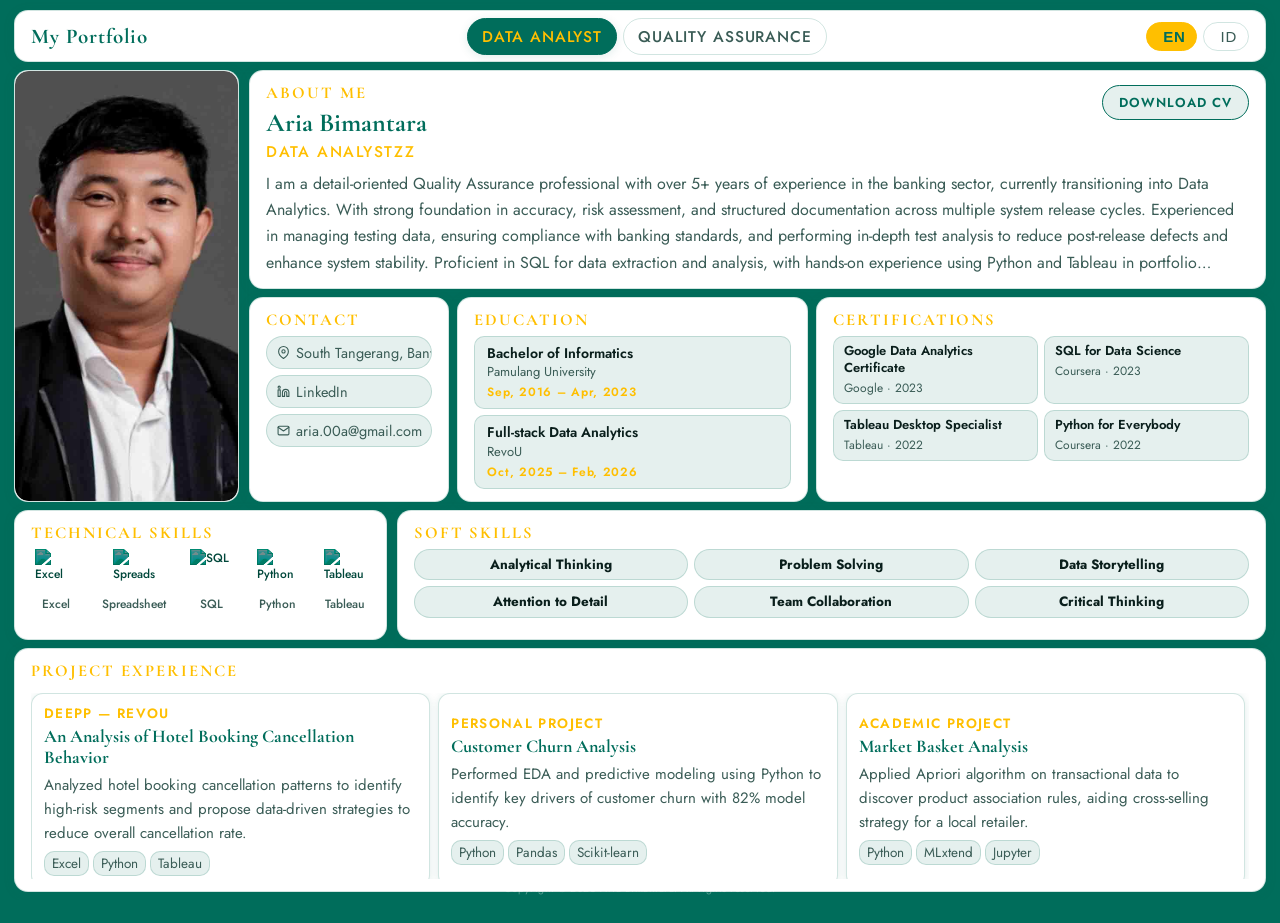
==== commit 79767a18: "coba ayam goreng" ====
--- a/index.html
+++ b/index.html
@@ -189,5 +189,6 @@
 </template>
 
 <script src="script.js"></script>
+Ayam Goreng
 </body>
 </html>
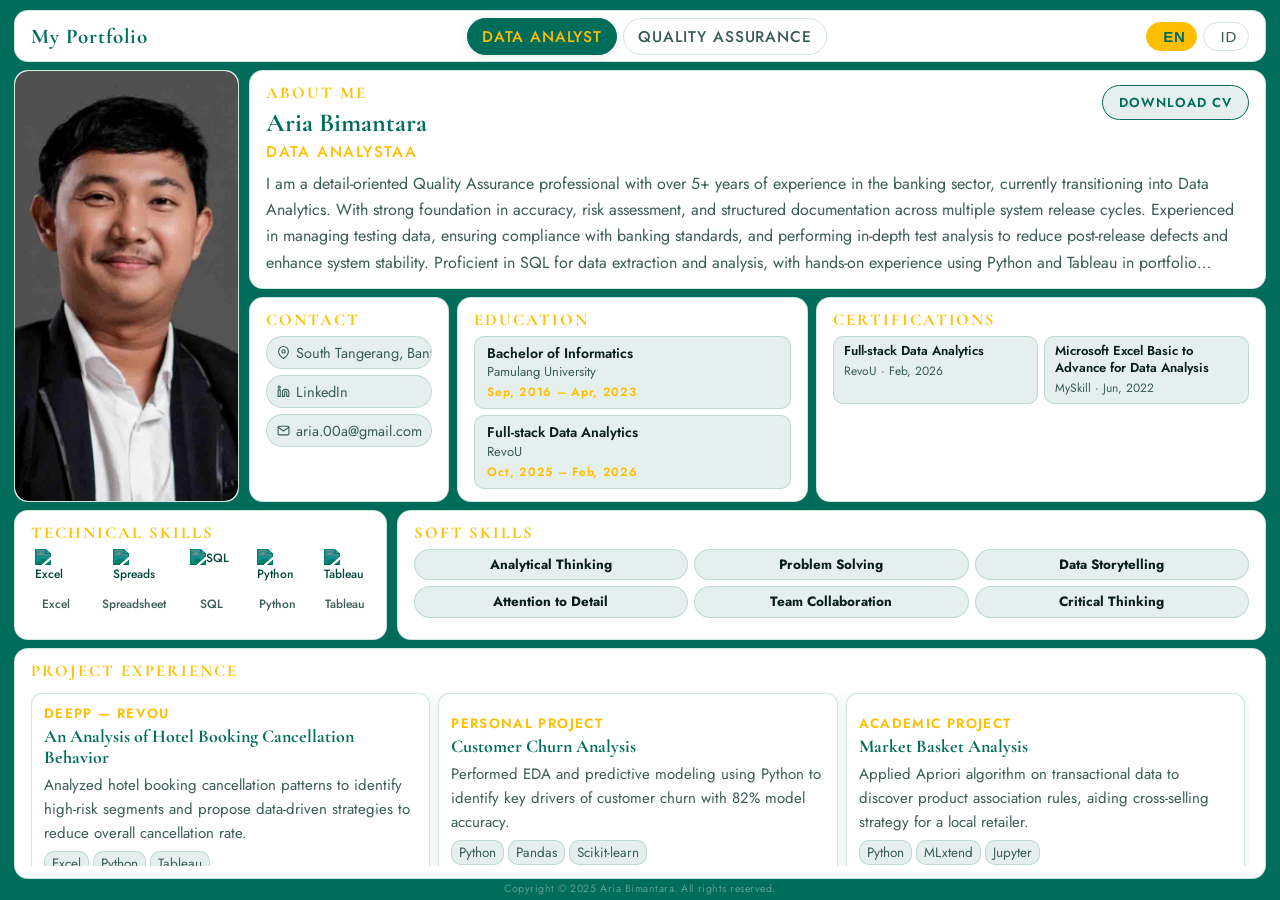
==== commit 5570a8d6: "lengkapin certificate dan project" ====
--- a/index.html
+++ b/index.html
@@ -113,7 +113,8 @@
     <div class="modal-prodi" id="cert-modal-issuer"></div>
     <div class="modal-tanggal" id="cert-modal-year"></div>
     <div class="modal-divider"></div>
-    <div class="modal-isi" id="cert-modal-desc"></div>
+    <div class="modal-isi" id="cert-modal-desc">
+    </div>
     <a class="cv-btn cv-btn-primary cert-view-btn" id="cert-view-btn" href="#" target="_blank">View Certification</a>
   </div>
 </div>
@@ -189,6 +190,5 @@
 </template>
 
 <script src="script.js"></script>
-Ayam Goreng
 </body>
 </html>
--- a/style.css
+++ b/style.css
@@ -62,7 +62,7 @@
 ====================================================== */
 .portfolio {
   display: grid;
-  grid-template-rows: 52px 1fr 130px 1fr;
+  grid-template-rows: 52px 1fr 130px 1fr 5px;
   height: 100vh;
   padding: 10px 14px 8px;
   gap: 8px;
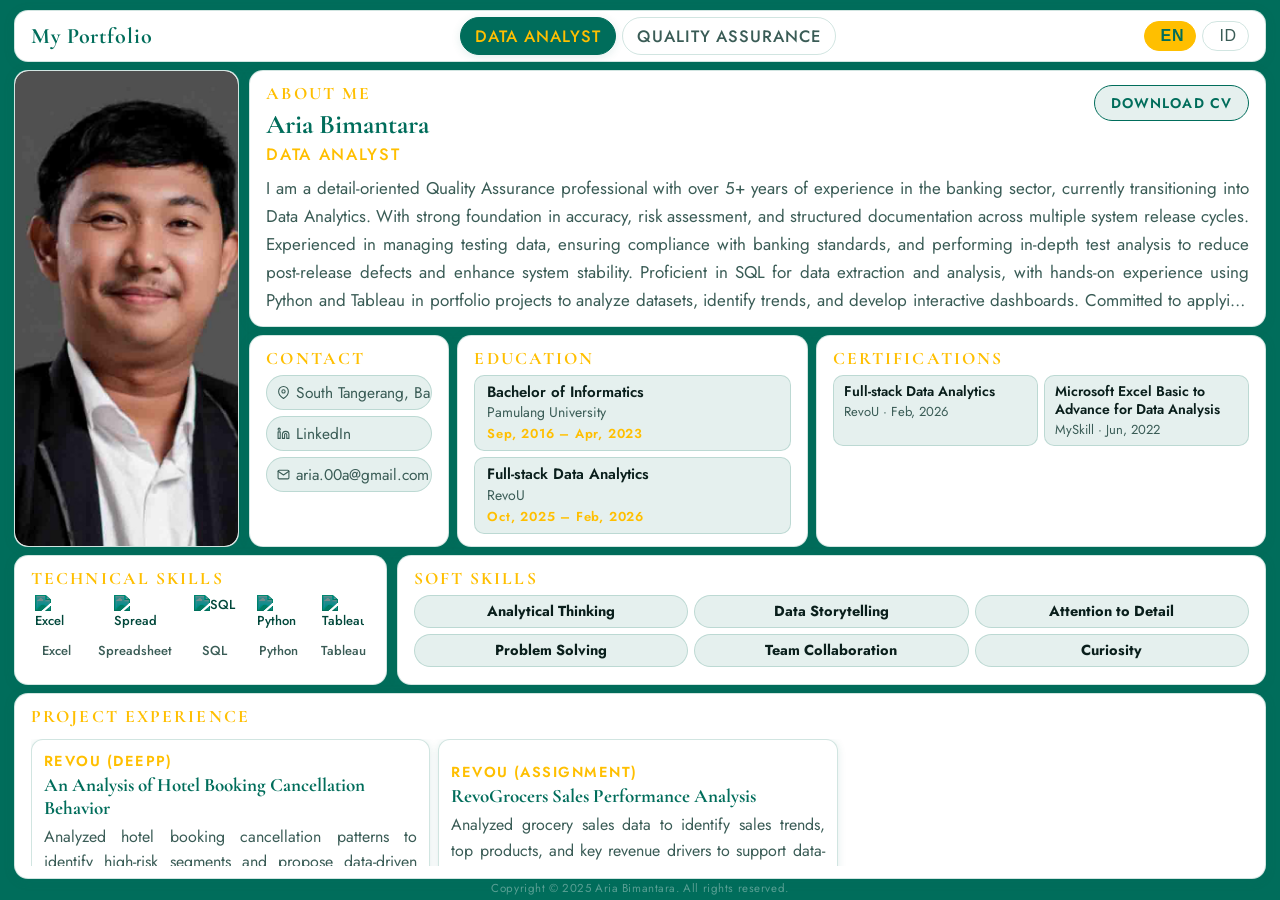
==== commit aee8c5a7: "masukan kak shilla" ====
--- a/index.html
+++ b/index.html
@@ -113,8 +113,7 @@
     <div class="modal-prodi" id="cert-modal-issuer"></div>
     <div class="modal-tanggal" id="cert-modal-year"></div>
     <div class="modal-divider"></div>
-    <div class="modal-isi" id="cert-modal-desc">
-    </div>
+    <div class="modal-isi" id="cert-modal-desc"></div>
     <a class="cv-btn cv-btn-primary cert-view-btn" id="cert-view-btn" href="#" target="_blank">View Certification</a>
   </div>
 </div>
@@ -134,9 +133,9 @@
       <!-- Judul -->
       <div class="proj-modal-title" id="proj-modal-title"></div>
 
-      <!-- View Deck (kiri) + Tags (kanan) -->
+      <!-- Tombol (kiri, dinamis) + Tags (kanan) -->
       <div class="proj-modal-meta">
-        <a class="cv-btn cv-btn-primary" id="proj-deck-btn" href="#" target="_blank">View Deck</a>
+        <div class="proj-modal-btns" id="proj-modal-btns"></div>
         <div class="proj-modal-tags" id="proj-modal-tags"></div>
       </div>
 
--- a/style.css
+++ b/style.css
@@ -49,7 +49,7 @@
   left: 0;
   right: 0;
   text-align: center;
-  font-size: 10.5px;
+  font-size: 11.5px; /* +1 */
   color: rgba(255, 255, 255, 0.35);
   letter-spacing: 0.05em;
   padding: 3px 0 4px;
@@ -84,13 +84,15 @@
 }
 .nav-brand {
   font-family: 'Cormorant Garamond', serif;
-  font-size: 21px; font-weight: 700;
+  font-size: 22px; /* +1 */
+  font-weight: 700;
   color: var(--primary); letter-spacing: 0.04em; transition: color 0.4s;
 }
 .nav-center { display: flex; gap: 6px; }
 .prof-btn {
   font-family: 'Jost', sans-serif;
-  font-size: 15.5px; font-weight: 500;
+  font-size: 16.5px; /* +1 */
+  font-weight: 500;
   letter-spacing: 0.06em; text-transform: uppercase;
   padding: 6px 14px; border: 1.5px solid var(--border); border-radius: 20px;
   background: transparent; color: var(--muted); cursor: pointer; transition: all 0.25s ease;
@@ -100,11 +102,12 @@
 .nav-lang { display: flex; gap: 6px; align-items: center; }
 .lang-btn {
   display: flex; align-items: center; gap: 5px;
-  font-size: 15px; font-weight: 500; letter-spacing: 0.05em; text-transform: uppercase;
+  font-size: 16px; /* +1 */
+  font-weight: 500; letter-spacing: 0.05em; text-transform: uppercase;
   padding: 5px 11px; border: 1.5px solid var(--border); border-radius: 20px;
   background: transparent; color: var(--muted); cursor: pointer; transition: all 0.25s ease;
 }
-.lang-btn .flag { font-size: 19px; }
+.lang-btn .flag { font-size: 20px; /* +1 */ }
 .lang-btn:hover { border-color: var(--accent); color: var(--primary); }
 .lang-btn.active { background: var(--accent); color: var(--primary); border-color: var(--accent); font-weight: 600; }
 
@@ -130,7 +133,8 @@
   overflow: hidden; transition: background 0.4s, border-color 0.4s;
 }
 .card-title {
-  font-family: 'Cormorant Garamond', serif; font-size: 16.5px; font-weight: 700;
+  font-family: 'Cormorant Garamond', serif; font-size: 17.5px; /* +1 */
+  font-weight: 700;
   letter-spacing: 0.12em; text-transform: uppercase;
   color: var(--accent); margin-bottom: 6px; transition: color 0.4s;
 }
@@ -141,11 +145,16 @@
 .about-header { display: flex; justify-content: space-between; align-items: flex-start; margin-bottom: 8px; }
 .about-header-left { display: flex; flex-direction: column; }
 .about-header-right { flex-shrink: 0; margin-left: 16px; display: flex; align-items: flex-start; padding-top: 2px; }
-.about-name { font-family: 'Cormorant Garamond', serif; font-size: 26px; font-weight: 700; color: var(--primary); line-height: 1.1; margin-bottom: 2px; transition: color 0.4s; }
-.about-role { font-size: 15.5px; font-weight: 500; color: var(--accent); letter-spacing: 0.1em; text-transform: uppercase; transition: color 0.4s; }
-.about-text { font-size: 16px; line-height: 1.65; color: var(--muted); transition: color 0.4s; display: -webkit-box; -webkit-line-clamp: 4; -webkit-box-orient: vertical; overflow: hidden; }
+.about-name { font-family: 'Cormorant Garamond', serif; font-size: 27px; /* +1 */ font-weight: 700; color: var(--primary); line-height: 1.1; margin-bottom: 2px; transition: color 0.4s; }
+.about-role { font-size: 16.5px; /* +1 */ font-weight: 500; color: var(--accent); letter-spacing: 0.1em; text-transform: uppercase; transition: color 0.4s; }
+.about-text {
+  font-size: 17px; /* +1 */
+  line-height: 1.65; color: var(--muted); transition: color 0.4s;
+  display: -webkit-box; -webkit-line-clamp: 5; -webkit-box-orient: vertical; overflow: hidden;
+  text-align: justify; /* FIX 2 */
+}
 .cv-btn {
-  font-family: 'Jost', sans-serif; font-size: 13px; font-weight: 600;
+  font-family: 'Jost', sans-serif; font-size: 14px; /* +1 */ font-weight: 600;
   letter-spacing: 0.08em; text-transform: uppercase;
   padding: 7px 16px; border-radius: 20px; cursor: pointer; transition: all 0.25s; white-space: nowrap;
 }
@@ -157,7 +166,7 @@
 ====================================================== */
 .contact-col { display: flex; flex-direction: column; gap: 6px; }
 .contact-item {
-  display: flex; align-items: center; gap: 6px; font-size: 14.5px; color: var(--muted);
+  display: flex; align-items: center; gap: 6px; font-size: 15.5px; /* +1 */ color: var(--muted);
   background: var(--tag-bg); border: 1px solid var(--border); padding: 5px 10px;
   border-radius: 20px; cursor: pointer; transition: all 0.2s;
   white-space: nowrap; overflow: hidden; text-overflow: ellipsis;
@@ -179,12 +188,12 @@
 }
 .edu-item:hover { background: var(--primary); border-color: var(--primary); transform: translateY(-1px); box-shadow: 0 4px 12px var(--shadow); }
 .edu-item:hover .edu-degree, .edu-item:hover .edu-school, .edu-item:hover .edu-year { color: var(--accent); }
-.edu-degree { font-weight: 600; font-size: 14px; color: var(--text); line-height: 1.3; transition: color 0.2s; }
-.edu-school { font-size: 13px; color: var(--muted); transition: color 0.2s; }
-.edu-year { font-size: 12px; color: var(--accent); font-weight: 600; letter-spacing: 0.06em; margin-top: 2px; transition: color 0.2s; }
-
-/* ======================================================
-   CERTIFICATION — Button + popup (same style as edu-item)
+.edu-degree { font-weight: 600; font-size: 15px; /* +1 */ color: var(--text); line-height: 1.3; transition: color 0.2s; }
+.edu-school { font-size: 14px; /* +1 */ color: var(--muted); transition: color 0.2s; }
+.edu-year { font-size: 13px; /* +1 */ color: var(--accent); font-weight: 600; letter-spacing: 0.06em; margin-top: 2px; transition: color 0.2s; }
+
+/* ======================================================
+   CERTIFICATION — Button + popup
 ====================================================== */
 .cert-grid { display: grid; grid-template-columns: 1fr 1fr; gap: 6px; margin-top: 4px; }
 .cert-item {
@@ -194,8 +203,8 @@
 }
 .cert-item:hover { background: var(--primary); border-color: var(--primary); transform: translateY(-1px); box-shadow: 0 4px 12px var(--shadow); }
 .cert-item:hover .cert-name, .cert-item:hover .cert-issuer { color: var(--accent); }
-.cert-name { font-size: 13px; font-weight: 600; color: var(--text); line-height: 1.3; transition: color 0.2s; }
-.cert-issuer { font-size: 12px; color: var(--muted); margin-top: 2px; transition: color 0.2s; }
+.cert-name { font-size: 14px; /* +1 */ font-weight: 600; color: var(--text); line-height: 1.3; transition: color 0.2s; }
+.cert-issuer { font-size: 13px; /* +1 */ color: var(--muted); margin-top: 2px; transition: color 0.2s; }
 
 /* ======================================================
    SHARED MODAL — Education & Certification
@@ -233,19 +242,23 @@
   border-radius: 50%; display: flex; align-items: center; justify-content: center;
   font-family: 'Cormorant Garamond', serif; font-size: 22px; font-weight: 700; color: white;
 }
-.modal-judul { font-family: 'Cormorant Garamond', serif; font-size: 24px; font-weight: 700; color: var(--primary); line-height: 1.2; flex: 1; }
-.modal-prodi { font-size: 15px; font-weight: 700; color: var(--text); margin-bottom: 10px; line-height: 1.4; }
+.modal-judul { font-family: 'Cormorant Garamond', serif; font-size: 25px; /* +1 */ font-weight: 700; color: var(--primary); line-height: 1.2; flex: 1; }
+.modal-prodi { font-size: 16px; /* +1 */ font-weight: 700; color: var(--text); margin-bottom: 10px; line-height: 1.4; }
 .modal-tanggal {
-  display: inline-flex; align-items: center; gap: 6px; font-size: 13px; color: var(--muted);
+  display: inline-flex; align-items: center; gap: 6px; font-size: 14px; /* +1 */ color: var(--muted);
   background: var(--tag-bg); border: 1px solid var(--border);
   padding: 5px 12px; border-radius: 20px; margin-bottom: 16px; font-weight: 500;
 }
-.modal-tanggal svg { width: 13px; height: 13px; flex-shrink: 0; stroke: var(--muted); }
+.modal-tanggal svg { width: 14px; height: 14px; flex-shrink: 0; stroke: var(--muted); } /* +1 */
 .modal-divider { height: 1px; background: var(--border); margin-bottom: 14px; }
-.modal-isi { font-size: 14px; color: var(--muted); line-height: 1.75; }
+.modal-isi {
+  font-size: 15px; /* +1 */
+  color: var(--muted); line-height: 1.75;
+  text-align: justify; /* FIX 2 */
+}
 .modal-isi ul { list-style: none; display: flex; flex-direction: column; gap: 6px; padding: 0; }
-.modal-isi ul li { display: flex; align-items: flex-start; gap: 8px; }
-.modal-isi ul li::before { content: "•"; color: var(--accent); font-weight: 700; font-size: 16px; line-height: 1.5; flex-shrink: 0; }
+.modal-isi ul li { display: flex; align-items: flex-start; gap: 8px; text-align: left; }
+.modal-isi ul li::before { content: "•"; color: var(--accent); font-weight: 700; font-size: 17px; /* +1 */ line-height: 1.5; flex-shrink: 0; }
 
 /* View Certification button */
 .cert-view-btn { display: inline-block; margin-top: 18px; }
@@ -276,7 +289,7 @@
   width: 100%; height: 100%;
   background: linear-gradient(135deg, var(--primary) 0%, color-mix(in srgb, var(--primary) 55%, var(--accent)) 100%);
   display: flex; align-items: center; justify-content: center;
-  font-family: 'Cormorant Garamond', serif; font-size: 17px;
+  font-family: 'Cormorant Garamond', serif; font-size: 18px; /* +1 */
   font-weight: 600; color: rgba(255,255,255,0.4); letter-spacing: 0.1em; text-transform: uppercase;
   padding: 16px 32px; text-align: center;
 }
@@ -286,18 +299,21 @@
 
 /* Judul */
 .proj-modal-title {
-  font-family: 'Cormorant Garamond', serif; font-size: 21px; font-weight: 700;
+  font-family: 'Cormorant Garamond', serif; font-size: 22px; /* +1 */ font-weight: 700;
   color: var(--primary); line-height: 1.2; margin-bottom: 10px;
 }
 
-/* Meta row: View Deck (kiri) + Tags (kanan) */
+/* Meta row: tombol (kiri) + Tags (kanan) */
 .proj-modal-meta {
   display: flex; align-items: center; justify-content: space-between;
   margin-bottom: 12px; gap: 12px;
 }
+/* FIX 3: container tombol-tombol di kiri */
+.proj-modal-btns { display: flex; gap: 8px; flex-wrap: wrap; }
+
 .proj-modal-tags { display: flex; flex-wrap: wrap; gap: 5px; justify-content: flex-end; }
 .proj-tag-pill {
-  display: inline-flex; align-items: center; gap: 5px; font-size: 12.5px;
+  display: inline-flex; align-items: center; gap: 5px; font-size: 13.5px; /* +1 */
   color: var(--muted); background: var(--tag-bg); border: 1px solid var(--border);
   padding: 4px 10px; border-radius: 20px; font-weight: 500;
 }
@@ -307,20 +323,23 @@
 .proj-sections { columns: 2; column-gap: 22px; }
 .proj-section { break-inside: avoid; margin-bottom: 10px; }
 .proj-section-title {
-  font-size: 11.5px; font-weight: 700; letter-spacing: 0.1em; text-transform: uppercase;
+  font-size: 12.5px; /* +1 */ font-weight: 700; letter-spacing: 0.1em; text-transform: uppercase;
   color: var(--accent); margin-bottom: 4px;
 }
-.proj-section-text { font-size: 12.5px; color: var(--muted); line-height: 1.65; }
+.proj-section-text {
+  font-size: 13.5px; /* +1 */ color: var(--muted); line-height: 1.65;
+  text-align: justify; /* FIX 2 */
+}
 .proj-section-list { list-style: none; padding: 0; margin: 0; display: flex; flex-direction: column; gap: 3px; }
-.proj-section-list li { display: flex; align-items: flex-start; gap: 6px; font-size: 12.5px; color: var(--muted); line-height: 1.55; }
-.proj-section-list li::before { content: "•"; color: var(--accent); font-weight: 700; font-size: 14px; line-height: 1.4; flex-shrink: 0; }
+.proj-section-list li { display: flex; align-items: flex-start; gap: 6px; font-size: 13.5px; /* +1 */ color: var(--muted); line-height: 1.55; text-align: left; }
+.proj-section-list li::before { content: "•"; color: var(--accent); font-weight: 700; font-size: 15px; /* +1 */ line-height: 1.4; flex-shrink: 0; }
 
 /* ======================================================
    ROW 3 — SKILLS (30:70 split)
 ====================================================== */
 .row-skills { display: grid; grid-template-columns: 30fr 70fr; gap: 10px; }
 .skill-logos { display: flex; justify-content: space-between; align-items: center; margin-top: 6px; padding: 0 4px; }
-.skill-logo { display: flex; flex-direction: column; align-items: center; gap: 4px; font-size: 12px; color: var(--muted); font-weight: 500; cursor: default; }
+.skill-logo { display: flex; flex-direction: column; align-items: center; gap: 4px; font-size: 13px; /* +1 */ color: var(--muted); font-weight: 500; cursor: default; }
 .skill-logo img { width: 42px; height: 42px; object-fit: contain; filter: var(--logo-tint); transition: filter 0.3s ease, transform 0.2s ease; }
 .skill-logo:hover img { filter: none; transform: scale(1.12); }
 .skill-logo span { transition: color 0.3s; }
@@ -328,7 +347,7 @@
 .soft-list { list-style: none; display: grid; grid-template-columns: repeat(3, 1fr); gap: 6px; margin-top: 6px; padding-bottom: 6px; }
 .soft-list li {
   display: flex; align-items: center; justify-content: center; text-align: center;
-  font-size: 13.5px; font-weight: 700; padding: 6px 8px; border-radius: 20px;
+  font-size: 14.5px; /* +1 */ font-weight: 700; padding: 6px 8px; border-radius: 20px;
   background: var(--tag-bg); border: 1px solid var(--border); color: var(--text); line-height: 1.3;
 }
 
@@ -347,11 +366,11 @@
   transition: transform 0.2s ease, box-shadow 0.2s ease;
 }
 .project-card:hover { transform: translateY(-2px); box-shadow: 0 4px 16px var(--shadow); }
-.project-role { font-size: 13.5px; font-weight: 600; letter-spacing: 0.1em; text-transform: uppercase; color: var(--accent); margin-bottom: 3px; transition: color 0.4s; }
-.project-title { font-family: 'Cormorant Garamond', serif; font-size: 18px; font-weight: 700; color: var(--primary); line-height: 1.2; margin-bottom: 4px; transition: color 0.4s; }
-.project-desc { font-size: 15px; line-height: 1.6; color: var(--muted); transition: color 0.4s; }
+.project-role { font-size: 14.5px; /* +1 */ font-weight: 600; letter-spacing: 0.1em; text-transform: uppercase; color: var(--accent); margin-bottom: 3px; transition: color 0.4s; }
+.project-title { font-family: 'Cormorant Garamond', serif; font-size: 19px; /* +1 */ font-weight: 700; color: var(--primary); line-height: 1.2; margin-bottom: 4px; transition: color 0.4s; }
+.project-desc { font-size: 16px; /* +1 */ line-height: 1.6; color: var(--muted); transition: color 0.4s; text-align: justify; /* FIX 2 */ }
 .project-tags { display: flex; flex-wrap: wrap; gap: 4px; margin-top: 6px; }
-.project-tag { font-size: 13.5px; padding: 2px 7px; border-radius: 10px; background: var(--tag-bg); border: 1px solid var(--border); color: var(--muted); }
+.project-tag { font-size: 14.5px; /* +1 */ padding: 2px 7px; border-radius: 10px; background: var(--tag-bg); border: 1px solid var(--border); color: var(--muted); }
 
 /* ======================================================
    TRANSITIONS
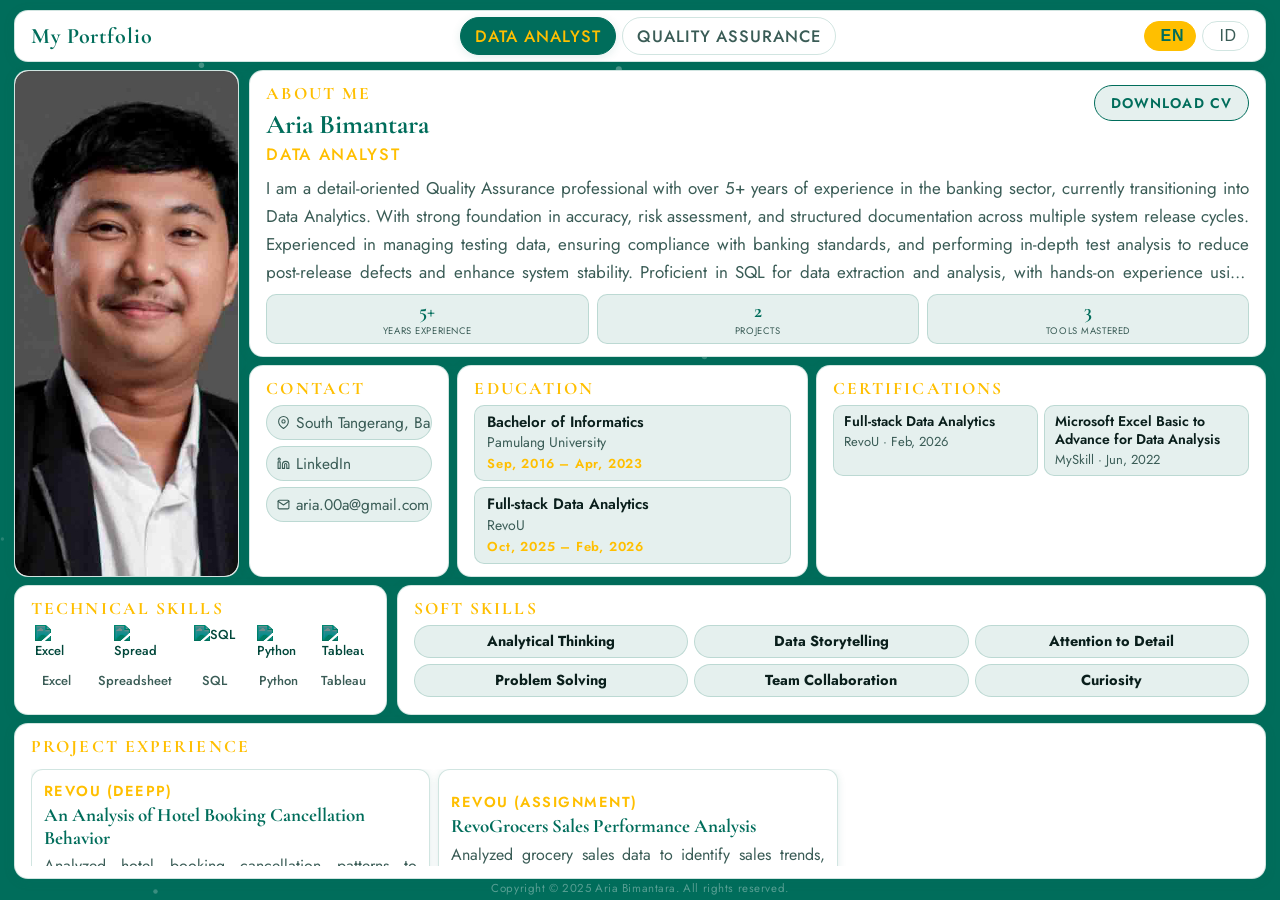
==== commit 77a2d8c9: "add animated" ====
--- a/index.html
+++ b/index.html
@@ -14,6 +14,7 @@
 <!-- COPYRIGHT: diluar .portfolio, tidak ikut scroll -->
 <div class="copyright">Copyright &copy; 2025 Aria Bimantara. All rights reserved.</div>
 
+<canvas id="particles-canvas"></canvas>
 <div class="portfolio">
 
   <!-- ROW 1: NAVBAR -->
@@ -47,6 +48,7 @@
           </div>
         </div>
         <div class="about-text" id="about-text"></div>
+        <div class="stats-strip" id="stats-strip"></div>
       </div>
       <div class="info-bottom">
         <div class="card">
--- a/style.css
+++ b/style.css
@@ -150,7 +150,7 @@
 .about-text {
   font-size: 17px; /* +1 */
   line-height: 1.65; color: var(--muted); transition: color 0.4s;
-  display: -webkit-box; -webkit-line-clamp: 5; -webkit-box-orient: vertical; overflow: hidden;
+  display: -webkit-box; -webkit-line-clamp: 4; -webkit-box-orient: vertical; overflow: hidden;
   text-align: justify; /* FIX 2 */
 }
 .cv-btn {
@@ -377,4 +377,62 @@
 ====================================================== */
 .card, .navbar, .photo-col, .project-card, .cert-item {
   transition: background 0.4s, border-color 0.4s, box-shadow 0.4s;
+}
+
+/* ======================================================
+   ANIMATION 5: PARTICLES CANVAS
+====================================================== */
+#particles-canvas {
+  position: fixed; inset: 0;
+  z-index: 0; pointer-events: none;
+}
+.portfolio { position: relative; z-index: 1; }
+
+/* ======================================================
+   ANIMATION 1: FADE + SLIDE IN ON LOAD
+====================================================== */
+@keyframes fadeSlideIn {
+  from { opacity: 0; transform: translateY(22px); }
+  to   { opacity: 1; transform: translateY(0); }
+}
+.anim-init { opacity: 0; }
+.anim-in   { animation: fadeSlideIn 0.55s cubic-bezier(0.22, 1, 0.36, 1) forwards; }
+
+/* ======================================================
+   ANIMATION 4: PHOTO PULSE / GLOW
+====================================================== */
+@keyframes photoPulse {
+  0%, 100% {
+    box-shadow: 0 2px 14px var(--shadow);
+    border-color: var(--border);
+  }
+  50% {
+    box-shadow: 0 0 0 5px color-mix(in srgb, var(--primary) 18%, transparent),
+                0 4px 24px var(--shadow);
+    border-color: color-mix(in srgb, var(--primary) 45%, var(--border));
+  }
+}
+.photo-col { animation: photoPulse 3s ease-in-out infinite; }
+
+/* ======================================================
+   ANIMATION 2: COUNTER STATS STRIP
+====================================================== */
+.stats-strip {
+  display: flex; gap: 8px; margin-top: 8px;
+}
+.stat-item {
+  flex: 1; text-align: center; padding: 5px 8px;
+  background: var(--tag-bg); border: 1px solid var(--border);
+  border-radius: 10px; transition: background 0.4s, border-color 0.4s;
+}
+.stat-num {
+  font-family: 'Cormorant Garamond', serif;
+  font-size: 20px; font-weight: 700;
+  color: var(--primary); line-height: 1.15;
+  transition: color 0.4s;
+}
+.stat-label {
+  font-size: 9.5px; color: var(--muted); margin-top: 1px;
+  text-transform: uppercase; letter-spacing: 0.06em;
+  transition: color 0.4s;
 }
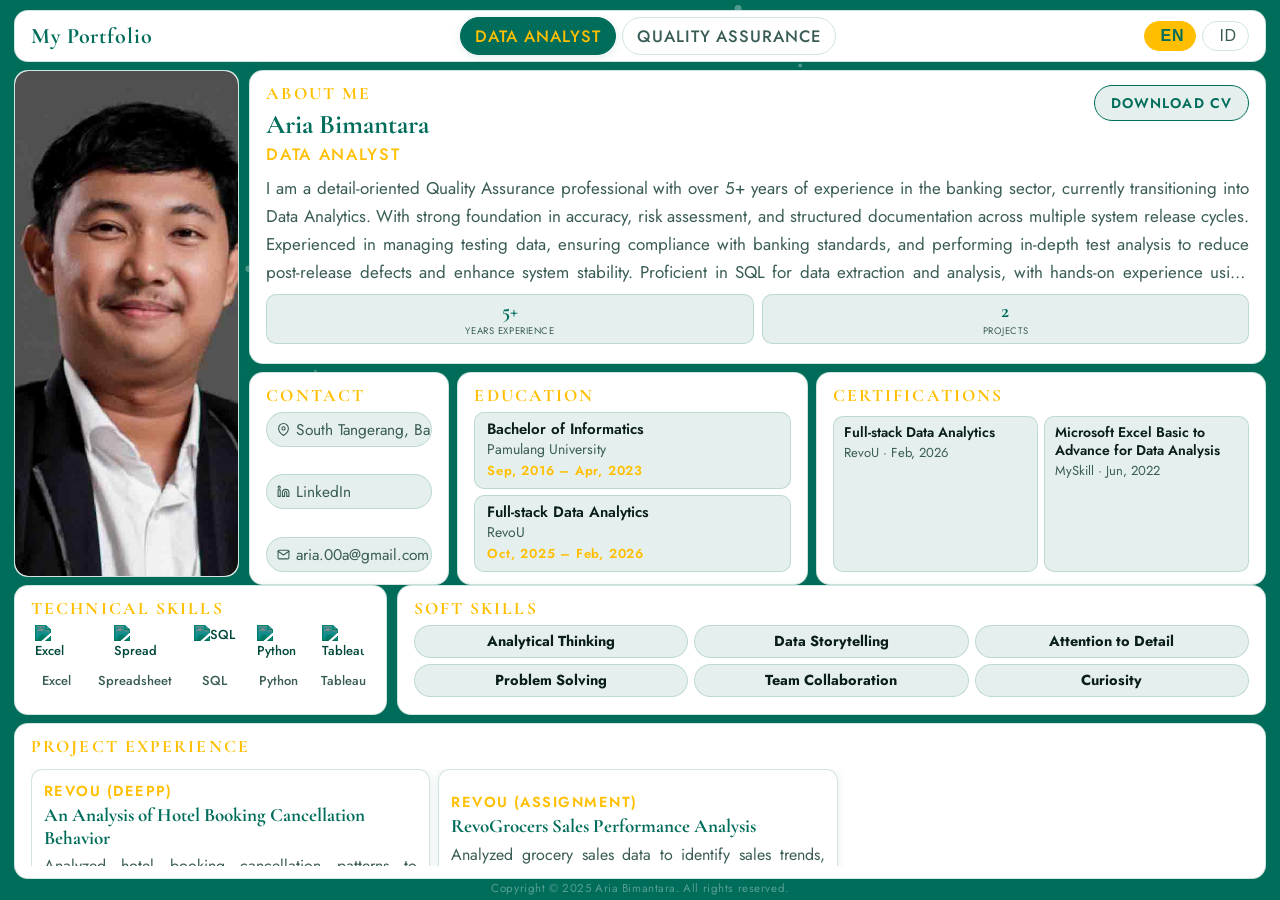
==== commit 03b85a9b: "responsive" ====
--- a/index.html
+++ b/index.html
@@ -51,15 +51,15 @@
         <div class="stats-strip" id="stats-strip"></div>
       </div>
       <div class="info-bottom">
-        <div class="card">
+        <div class="card card-contact">
           <div class="card-title" id="label-contact">Contact</div>
           <div class="contact-col" id="contact-row"></div>
         </div>
-        <div class="card">
+        <div class="card card-edu">
           <div class="card-title" id="label-edu">Education</div>
           <div class="edu-grid" id="edu-grid"></div>
         </div>
-        <div class="card">
+        <div class="card card-cert">
           <div class="card-title" id="label-cert">Certifications</div>
           <div class="cert-grid" id="cert-grid"></div>
         </div>
--- a/style.css
+++ b/style.css
@@ -121,8 +121,18 @@
   overflow: hidden; box-shadow: 0 2px 12px var(--shadow); transition: border-color 0.4s;
 }
 .photo-col img { width: 100%; height: 100%; object-fit: cover; border-radius: 14px; }
-.info-col { display: grid; grid-template-rows: 1fr auto; gap: 8px; }
+.info-col { display: grid; grid-template-rows: 58% 42%; gap: 8px; }
 .info-bottom { display: grid; grid-template-columns: 20fr 35fr 45fr; gap: 8px; }
+
+/* ── Point 2: Info-bottom cards stretch to fill height ── */
+.info-bottom .card {
+  display: flex; flex-direction: column;
+}
+/* Contact items fill their card */
+.contact-col { flex: 1; display: flex; flex-direction: column; justify-content: space-between; gap: 0; }
+/* Edu items stretch proportionally */
+.edu-grid { display: flex; flex-direction: column; gap: 6px; flex: 1; }
+.edu-item { flex: 1; }
 
 /* ======================================================
    CARD BASE
@@ -180,7 +190,7 @@
 /* ======================================================
    EDUCATION — Button + popup
 ====================================================== */
-.edu-grid { display: flex; flex-direction: column; gap: 6px; }
+/* ── Education card items ── */
 .edu-item {
   display: flex; flex-direction: column; align-items: flex-start; width: 100%;
   background: var(--tag-bg); border: 1px solid var(--border); border-radius: 10px;
@@ -195,7 +205,7 @@
 /* ======================================================
    CERTIFICATION — Button + popup
 ====================================================== */
-.cert-grid { display: grid; grid-template-columns: 1fr 1fr; gap: 6px; margin-top: 4px; }
+.cert-grid { display: grid; grid-template-columns: 1fr 1fr; grid-auto-rows: 1fr; gap: 6px; margin-top: 4px; flex: 1; }
 .cert-item {
   display: flex; flex-direction: column; align-items: flex-start; width: 100%;
   background: var(--tag-bg); border: 1px solid var(--border); border-radius: 10px;
@@ -435,4 +445,168 @@
   font-size: 9.5px; color: var(--muted); margin-top: 1px;
   text-transform: uppercase; letter-spacing: 0.06em;
   transition: color 0.4s;
+}
+
+/* ======================================================
+   MOBILE RESPONSIVE — max-width 768px
+====================================================== */
+@media (max-width: 768px) {
+
+  /* Body: allow scroll */
+  html, body {
+    overflow: auto;
+    height: auto;
+  }
+
+  /* Particles canvas: stay fixed */
+  #particles-canvas { position: fixed; }
+
+  /* Portfolio grid: vertical stack, auto height */
+  .portfolio {
+    grid-template-rows: auto auto auto auto auto;
+    height: auto;
+    min-height: 100dvh;
+    padding: 8px 10px 16px;
+    gap: 8px;
+  }
+
+  /* ── NAVBAR ── */
+  .navbar {
+    flex-wrap: wrap;
+    height: auto;
+    padding: 10px 12px;
+    gap: 6px;
+    border-radius: 12px;
+  }
+  .nav-brand  { font-size: 18px; flex: 1; }
+  .nav-lang   { gap: 4px; }
+  .nav-center { order: 3; width: 100%; justify-content: center; gap: 6px; }
+  .prof-btn   { font-size: 13px; padding: 5px 12px; }
+  .lang-btn   { font-size: 13px; padding: 4px 10px; }
+  .lang-btn .flag { font-size: 16px; }
+
+  /* ── HERO ── */
+  .row-hero {
+    grid-template-columns: 1fr;
+    gap: 8px;
+  }
+  .photo-col {
+    height: 180px;
+    animation: none; /* disable pulse to avoid flicker */
+  }
+  .info-col {
+    grid-template-rows: auto auto;
+  }
+
+  /* About card */
+  .about-name { font-size: 22px; }
+  .about-role { font-size: 14px; }
+  .about-text { font-size: 14.5px; -webkit-line-clamp: 4; }
+  .about-header { margin-bottom: 6px; }
+  .cv-btn { font-size: 12px; padding: 6px 12px; }
+  .stats-strip { margin-top: 6px; gap: 6px; }
+  .stat-num   { font-size: 17px; }
+  .stat-label { font-size: 8.5px; }
+
+  /* Info bottom: stack vertically */
+  .info-bottom {
+    grid-template-columns: 1fr;
+    gap: 8px;
+  }
+  /* Remove flex-fill on mobile — let content determine height */
+  .info-bottom .card { display: block; }
+  .edu-grid { flex: none; }
+  .edu-item { flex: none; }
+  .cert-grid { flex: none; grid-auto-rows: auto; }
+
+  /* Contact items */
+  .contact-item { font-size: 13.5px; }
+
+  /* Education items */
+  .edu-degree { font-size: 13.5px; }
+  .edu-school { font-size: 12.5px; }
+  .edu-year   { font-size: 12px; }
+
+  /* Cert items */
+  .cert-grid  { grid-template-columns: 1fr 1fr; }
+  .cert-name  { font-size: 12.5px; }
+  .cert-issuer{ font-size: 12px; }
+
+  /* ── SKILLS ── */
+  .row-skills {
+    grid-template-columns: 1fr;
+    gap: 8px;
+  }
+  .skill-logos {
+    flex-wrap: wrap;
+    justify-content: center;
+    gap: 16px;
+    padding: 6px 0 2px;
+  }
+  .skill-logo img { width: 36px; height: 36px; }
+  .skill-logo span { font-size: 11px; }
+
+  .soft-list {
+    grid-template-columns: repeat(3, 1fr);
+    gap: 5px;
+    margin-top: 6px;
+  }
+  .soft-list li { font-size: 12.5px; padding: 5px 6px; }
+
+  /* ── PROJECTS ── */
+  .row-projects { overflow: visible; }
+  .projects-scroll { overflow: visible; max-height: none; padding-right: 0; }
+  .project-grid { grid-template-columns: 1fr; gap: 8px; }
+  .project-role { font-size: 13px; }
+  .project-title { font-size: 17px; }
+  .project-desc { font-size: 14px; }
+
+  /* ── MODALS ── */
+  .modal-card {
+    min-width: unset !important;
+    max-width: 95vw !important;
+    padding: 20px 18px 22px !important;
+    max-height: 85dvh;
+    overflow-y: auto;
+    border-radius: 14px;
+  }
+  .modal-judul  { font-size: 20px; }
+  .modal-prodi  { font-size: 14px; }
+  .modal-isi    { font-size: 13.5px; }
+
+  .proj-modal-card {
+    max-height: 88dvh;
+    overflow-y: auto;
+    border-radius: 14px;
+  }
+  .proj-sections { columns: 1; }
+  .proj-cover { max-height: 160px; }
+  .proj-modal-title { font-size: 18px; }
+  .proj-modal-meta  { flex-direction: column; align-items: flex-start; gap: 8px; }
+  .proj-modal-tags  { justify-content: flex-start; }
+  .cv-btn           { font-size: 12px; padding: 6px 12px; }
+
+  /* ── COPYRIGHT ── */
+  .copyright {
+    position: static;
+    padding: 14px 0 8px;
+    font-size: 11px;
+  }
+
+  /* ── CARD TITLES ── */
+  .card-title { font-size: 15px; }
+
+  /* ── CARD BASE ── */
+  .card { padding: 10px 12px; }
+
+  /* ── NAVBAR BRAND ── */
+  .nav-brand { font-size: 17px; }
+
+} /* end @media mobile */
+
+/* ── Extra small phones ── */
+@media (max-width: 400px) {
+  .soft-list { grid-template-columns: repeat(2, 1fr); }
+  .cert-grid  { grid-template-columns: 1fr; }
+  .prof-btn   { font-size: 11.5px; padding: 5px 8px; }
 }
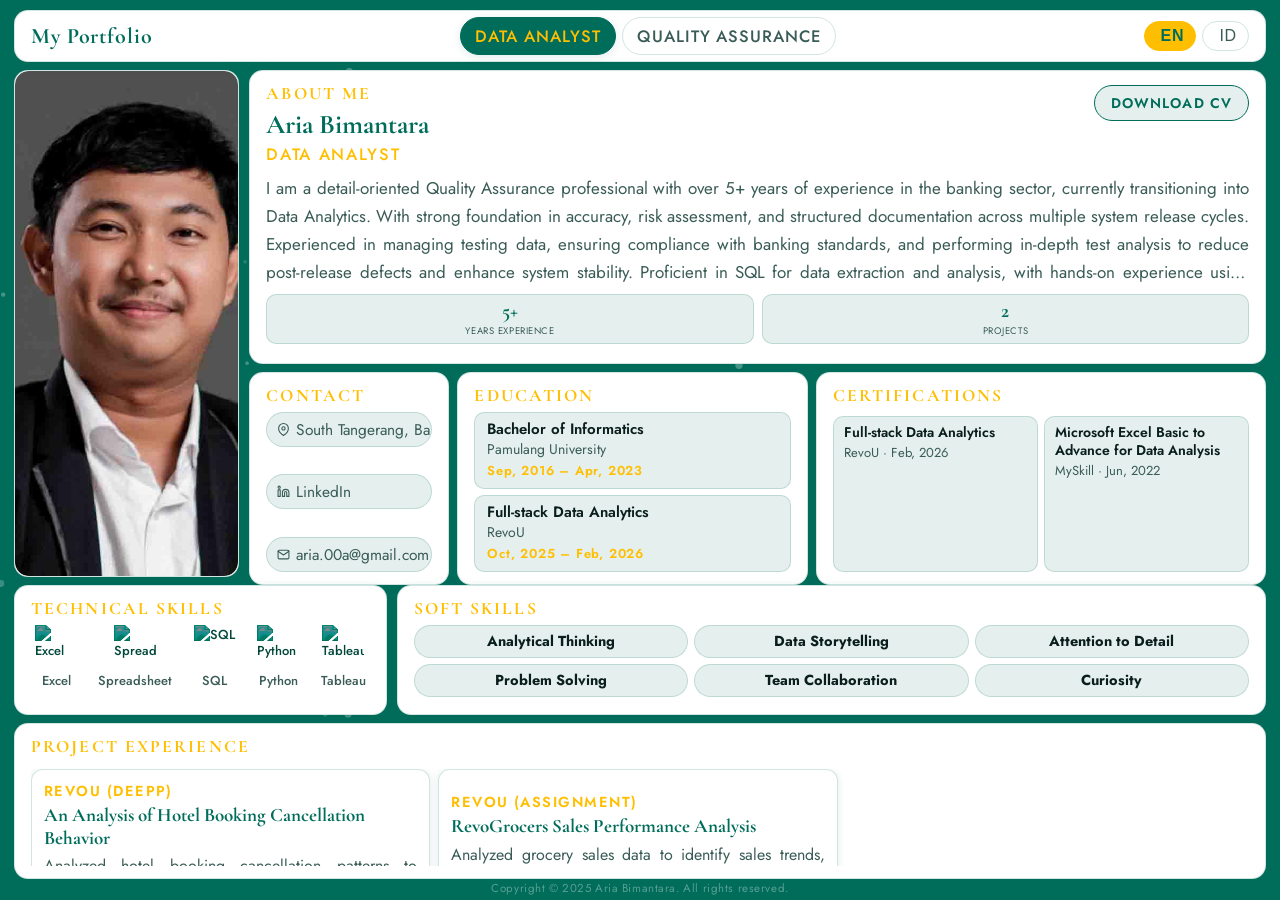
==== commit 85d298d6: "responsive sesuai dimension ver2" ====
--- a/index.html
+++ b/index.html
@@ -69,11 +69,11 @@
 
   <!-- ROW 3: SKILLS -->
   <div class="row-skills">
-    <div class="card">
+    <div class="card card-tech">
       <div class="card-title" id="label-tech">Technical Skills</div>
       <div class="skill-logos" id="skill-logos"></div>
     </div>
-    <div class="card">
+    <div class="card card-soft">
       <div class="card-title" id="label-soft">Soft Skills</div>
       <ul class="soft-list" id="soft-list"></ul>
     </div>
--- a/style.css
+++ b/style.css
@@ -491,7 +491,7 @@
     gap: 8px;
   }
   .photo-col {
-    height: 180px;
+    height: 200px;
     animation: none; /* disable pulse to avoid flicker */
   }
   .info-col {
@@ -501,7 +501,12 @@
   /* About card */
   .about-name { font-size: 22px; }
   .about-role { font-size: 14px; }
-  .about-text { font-size: 14.5px; -webkit-line-clamp: 4; }
+  .about-text {
+    font-size: 14.5px;
+    -webkit-line-clamp: unset;
+    display: block;
+    overflow: visible;
+  }
   .about-header { margin-bottom: 6px; }
   .cv-btn { font-size: 12px; padding: 6px 12px; }
   .stats-strip { margin-top: 6px; gap: 6px; }
@@ -609,4 +614,251 @@
   .soft-list { grid-template-columns: repeat(2, 1fr); }
   .cert-grid  { grid-template-columns: 1fr; }
   .prof-btn   { font-size: 11.5px; padding: 5px 8px; }
-}+}
+
+/* ======================================================
+   SURFACE DUO FIX — narrow/tall phone (481px–540px)
+   Photo shows only mouth → cap height proportionally
+====================================================== */
+@media (min-width: 481px) and (max-width: 768px) {
+  .photo-col {
+    height: min(200px, 38vw);
+  }
+}
+
+/* ======================================================
+   TABLET PORTRAIT — 769px to 1023px
+   (iPad Mini 820px, Zenbook Fold 853px, Surface Pro 7 912px)
+
+   Grid layout (3 equal cols):
+   ┌──────────────────────────────┐
+   │         Navbar               │  row 1
+   ├──────────────────────────────┤
+   │          Photo               │  row 2  (~35vw tall)
+   ├──────────────────────────────┤
+   │         About Me             │  row 3  (full, no clamp)
+   ├──────────┬──────────┬────────┤
+   │ Contact  │ Edu      │ Cert   │  row 4
+   ├──────────┼──────────┴────────┤
+   │  Tech    │    Soft Skills    │  row 5
+   ├──────────┴───────────────────┤
+   │         Projects             │  row 6
+   └──────────────────────────────┘
+====================================================== */
+@media (min-width: 769px) and (max-width: 1023px) {
+
+  html, body { overflow: auto; height: auto; }
+  #particles-canvas { position: fixed; }
+
+  /* Flat 3-col grid — dissolve all wrapper rows */
+  .portfolio {
+    display: grid;
+    grid-template-columns: repeat(3, 1fr);
+    grid-template-rows: auto auto auto auto auto auto;
+    height: auto;
+    min-height: 100dvh;
+    padding: 10px 12px 16px;
+    gap: 8px;
+  }
+
+  /* Dissolve all layout wrappers */
+  .row-hero, .info-col, .info-bottom, .row-skills { display: contents; }
+
+  /* ── Row 1: Navbar ── */
+  .navbar { grid-column: 1 / 4; grid-row: 1; }
+
+  /* ── Row 2: Photo full width ── */
+  .photo-col {
+    grid-column: 1 / 4; grid-row: 2;
+    height: clamp(220px, 35vw, 340px);
+    width: 100%;
+    animation: photoPulse 3s ease-in-out infinite;
+  }
+
+  /* ── Row 3: About Me full width, no clamp ── */
+  .about-card { grid-column: 1 / 4; grid-row: 3; }
+  .about-text {
+    -webkit-line-clamp: unset;
+    display: block;
+    overflow: visible;
+    font-size: 15px;
+    line-height: 1.6;
+  }
+  .about-name { font-size: 24px; }
+  .about-role { font-size: 15px; }
+
+  /* ── Row 4: Contact | Education | Certification ── */
+  .card-contact { grid-column: 1; grid-row: 4; display: flex; flex-direction: column; }
+  .card-edu     { grid-column: 2; grid-row: 4; display: flex; flex-direction: column; }
+  .card-cert    { grid-column: 3; grid-row: 4; display: flex; flex-direction: column; }
+  .edu-grid  { flex: 1; }
+  .edu-item  { flex: 1; }
+  .cert-grid { flex: 1; grid-auto-rows: 1fr; }
+  .contact-col { flex: 1; justify-content: space-between; }
+
+  /* ── Row 5: Tech Skills | Soft Skills (2 cols) ── */
+  .card-tech  { grid-column: 1;     grid-row: 5; }
+  .card-soft  { grid-column: 2 / 4; grid-row: 5; }
+  .skill-logos {
+    flex-wrap: wrap;
+    justify-content: center;
+    gap: 12px;
+    padding: 4px 0;
+  }
+  .skill-logo img  { width: 38px; height: 38px; }
+  .skill-logo span { font-size: 11.5px; }
+  /* Soft: 2 cols × 3 rows */
+  .soft-list {
+    grid-template-columns: repeat(2, 1fr);
+    grid-template-rows: repeat(3, 1fr);
+    gap: 5px;
+  }
+  .soft-list li { font-size: 13px; }
+
+  /* ── Row 6: Projects full width ── */
+  .row-projects {
+    grid-column: 1 / 4; grid-row: 6;
+    overflow: visible;
+  }
+  .projects-scroll { overflow: visible; max-height: none; }
+  .project-grid { grid-template-columns: repeat(3, 1fr); }
+
+  /* ── Modals ── */
+  .modal-card {
+    min-width: unset !important;
+    max-width: 88vw !important;
+  }
+  .proj-sections { columns: 2; }
+
+} /* end @media tablet */
+
+/* ======================================================
+   LARGE TABLET / SMALL LAPTOP — 1024px to 1279px
+   (iPad Pro 1024×1366 portrait, Nest Hub 1024×600 landscape)
+
+   Grid layout (30% | 35% | 35%):
+   ┌────────────────────────────────┐
+   │            Navbar              │  row 1
+   ├──────────┬─────────────────────┤
+   │          │      About Me       │  row 2
+   │  Photo   ├───────────┬─────────┤
+   │          │ Education │  Cert   │  row 3
+   ├──────────┼───────────┼─────────┤
+   │ Contact  │  Tech     │  Soft   │  row 4
+   ├──────────┴───────────┴─────────┤
+   │            Projects            │  row 5
+   └────────────────────────────────┘
+====================================================== */
+@media (min-width: 1024px) and (max-width: 1279px) {
+
+  html, body { overflow: auto; height: auto; }
+  #particles-canvas { position: fixed; }
+
+  .portfolio {
+    display: grid;
+    grid-template-columns: 30% 1fr 1fr;
+    grid-template-rows: auto auto auto auto auto;
+    height: auto;
+    min-height: 100dvh;
+    padding: 10px 12px 16px;
+    gap: 8px;
+  }
+
+  /* Dissolve all layout wrappers */
+  .row-hero, .info-col, .info-bottom, .row-skills { display: contents; }
+
+  /* ── Row 1: Navbar full width ── */
+  .navbar { grid-column: 1 / 4; grid-row: 1; }
+
+  /* ── Rows 2–3: Photo spans col A, rows 2–3 ── */
+  .photo-col {
+    grid-column: 1; grid-row: 2 / 4;
+    height: auto;
+    min-height: 380px;
+    animation: photoPulse 3s ease-in-out infinite;
+  }
+
+  /* ── Row 2: About Me spans cols B+C ── */
+  .about-card { grid-column: 2 / 4; grid-row: 2; }
+  .about-text {
+    -webkit-line-clamp: unset;
+    display: block;
+    overflow: visible;
+    font-size: 15.5px;
+    line-height: 1.6;
+  }
+
+  /* ── Row 3: Education (B) | Certification (C) ── */
+  .card-edu  { grid-column: 2; grid-row: 3; display: flex; flex-direction: column; }
+  .card-cert { grid-column: 3; grid-row: 3; display: flex; flex-direction: column; }
+  .edu-grid  { flex: 1; }
+  .edu-item  { flex: 1; }
+  .cert-grid { flex: 1; grid-auto-rows: 1fr; }
+
+  /* ── Row 4: Contact (A) | Tech (B) | Soft (C) ── */
+  .card-contact { grid-column: 1; grid-row: 4; display: flex; flex-direction: column; }
+  .card-tech    { grid-column: 2; grid-row: 4; }
+  .card-soft    { grid-column: 3; grid-row: 4; }
+  .skill-logos {
+    flex-wrap: wrap;
+    justify-content: center;
+    gap: 10px;
+    padding: 4px 0;
+  }
+  .skill-logo img  { width: 36px; height: 36px; }
+  .skill-logo span { font-size: 11px; }
+  /* Soft: 2 cols × 3 rows */
+  .soft-list {
+    grid-template-columns: repeat(2, 1fr);
+    grid-template-rows: repeat(3, 1fr);
+    gap: 5px;
+  }
+  .soft-list li { font-size: 12.5px; }
+
+  /* ── Row 5: Projects full width ── */
+  .row-projects { grid-column: 1 / 4; grid-row: 5; overflow: visible; }
+  .projects-scroll { overflow: visible; max-height: none; }
+  .project-grid { grid-template-columns: repeat(3, 1fr); }
+
+  /* ── Modals ── */
+  .modal-card {
+    min-width: unset !important;
+    max-width: 88vw !important;
+  }
+  .proj-sections { columns: 2; }
+
+} /* end @media large-tablet */
+
+/* ======================================================
+   NEST HUB MAX — ≥1280px with short height (≤820px)
+   (Nest Hub Max 1280×800 — desktop layout variant)
+   Photo wider, about-me taller to show stats strip
+====================================================== */
+@media (min-width: 1280px) and (max-height: 820px) {
+
+  html, body { overflow: auto; height: auto; }
+
+  .portfolio {
+    height: auto;
+    min-height: 100dvh;
+    grid-template-rows: 52px auto 130px auto 5px;
+  }
+
+  /* Photo column wider */
+  .row-hero { grid-template-columns: 24% 1fr; }
+
+  /* info-col: let about-card take as much as it needs */
+  .info-col { grid-template-rows: auto auto; }
+
+  /* About: no clamp, show stats */
+  .about-text {
+    -webkit-line-clamp: unset;
+    display: block;
+    overflow: visible;
+  }
+
+  /* Projects scrollable */
+  .row-projects { overflow: visible; }
+  .projects-scroll { overflow: visible; max-height: none; padding-right: 0; }
+
+} /* end @media nest-hub-max */
